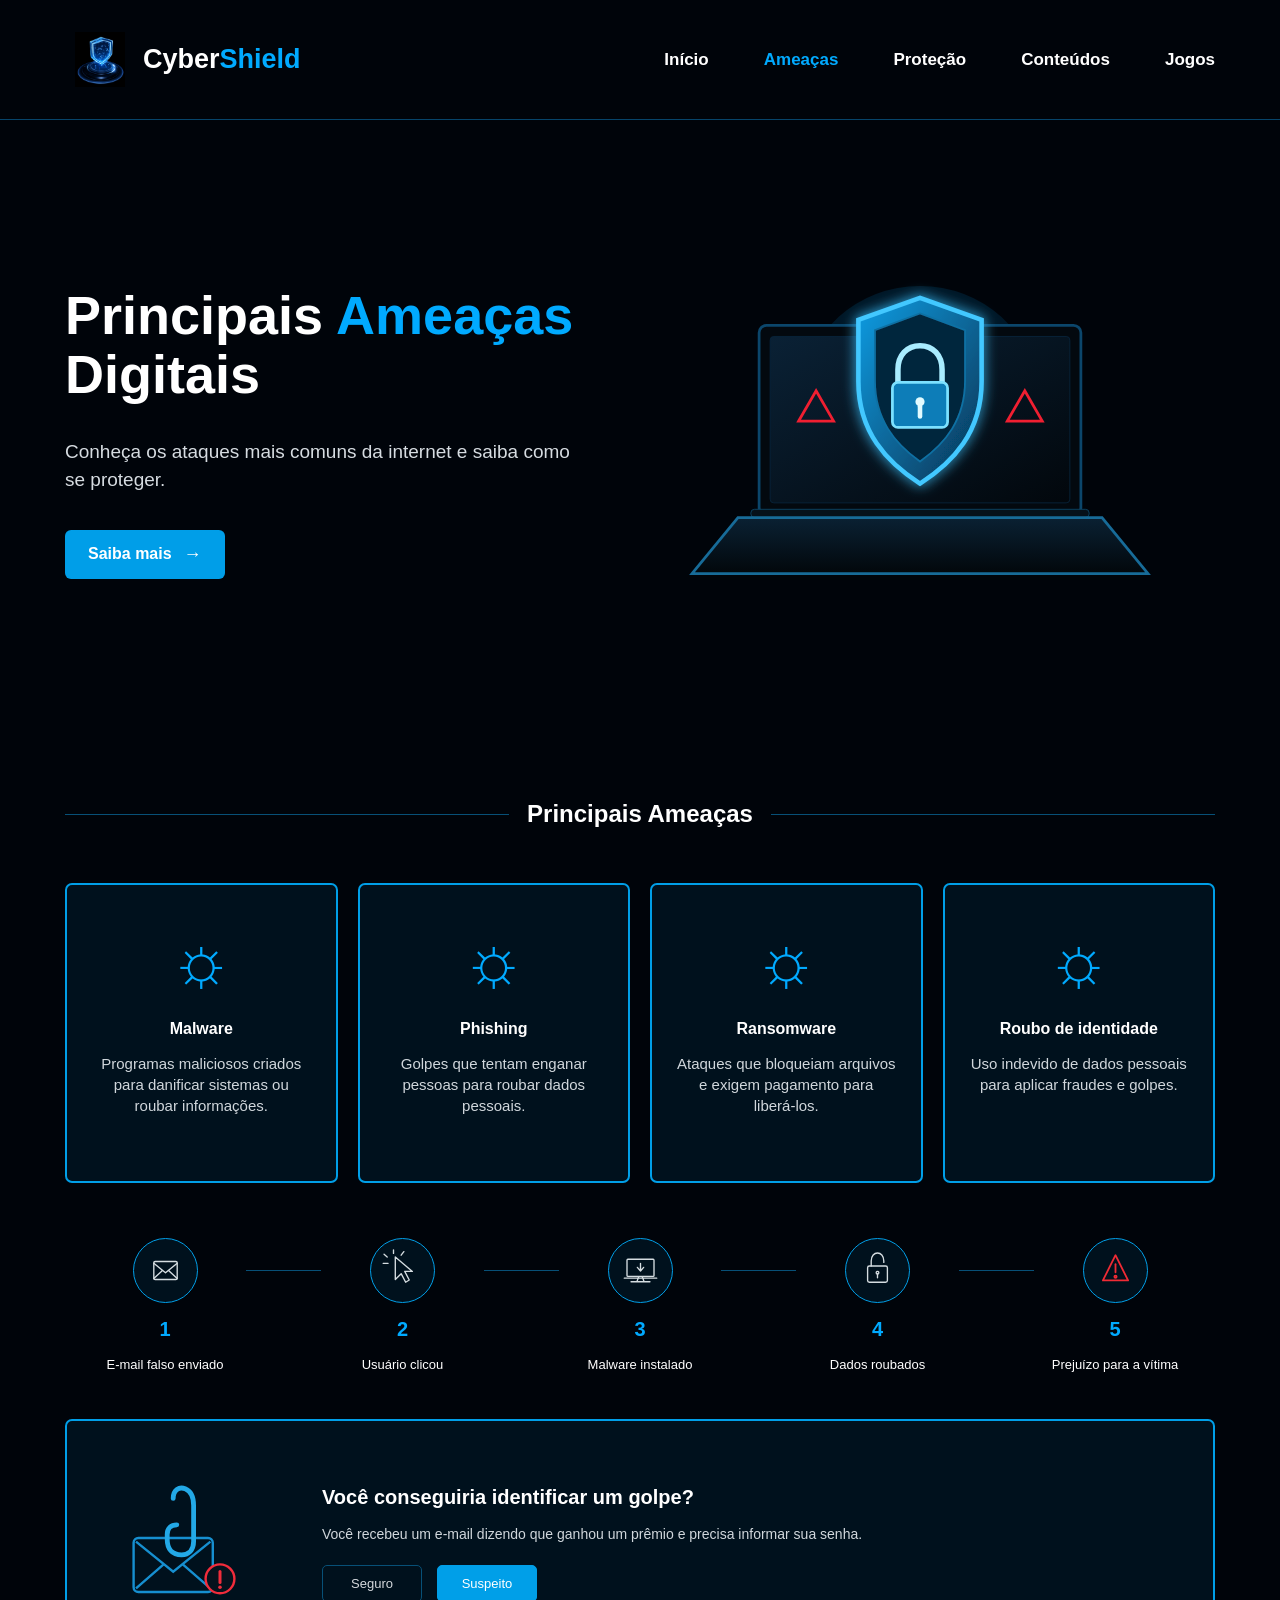
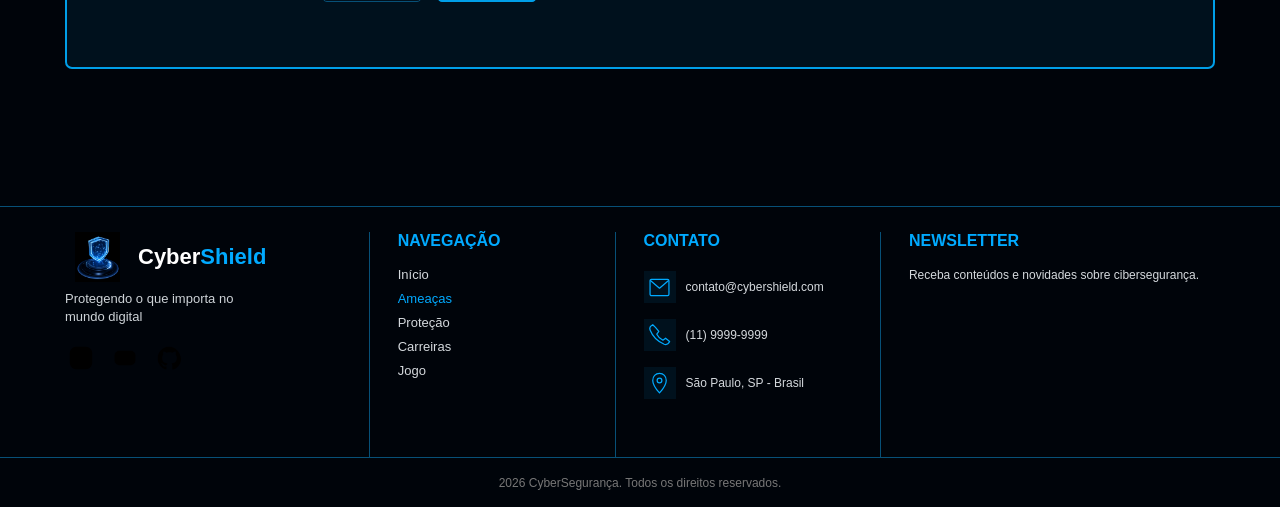
==== Paginas/Ameaças.html @ 62bd1b72 "mudança da estrutura de pastas e adicionando ameaças" ====
<!DOCTYPE html>
<html lang="pt-BR">

<head>
    <meta charset="UTF-8">
    <meta name="viewport" content="width=device-width, initial-scale=1.0">

    <title>CyberShield | Ameaças Digitais</title>

    <link rel="stylesheet" href="../Style/ameaças.css">
</head>

<body>

    <header class="header" id="inicio">

        <div class="container header__content">

            <a class="brand" href="#inicio">

                <img
                    src="../img/logo2.png"
                    alt="Escudo CyberShield"
                    class="brand__shield"
                >

                <span>
                    Cyber<span>Shield</span>
                </span>

            </a>


            <nav class="nav">

                <a href="../index.html">Início</a>
                <a href="#ameacas"class="active">Ameaças</a>
                <a href="#protecao">Proteção</a>
                <a href="#carreiras">Conteúdos</a>
                <a href="Jogo.html">Jogos</a>

            </nav>

        </div>

    </header>


    <main>

        <section class="hero">

            <div class="container hero__grid">

                <div class="hero__copy">

                    <h1>

                        <span class="white">
                            Principais
                        </span>

                        <span class="blue">
                            Ameaças
                        </span>

                        <br>

                        <span class="white">
                            Digitais
                        </span>

                    </h1>


                    <p>
                        Conheça os ataques mais comuns da
                        internet e saiba como se proteger.
                    </p>


                    <a
                        class="primary-button"
                        href="#ameacas"
                    >
                        Saiba mais
                        <b>→</b>
                    </a>

                </div>

                <div class="hero__visual">

                    <svg
                        viewBox="0 0 620 380"
                        xmlns="http://www.w3.org/2000/svg"
                    >

                        <defs>

                            <linearGradient
                                id="screen"
                                x1="0"
                                y1="0"
                                x2="1"
                                y2="1"
                            >
                                <stop
                                    offset="0"
                                    stop-color="#0a2135"
                                />

                                <stop
                                    offset="1"
                                    stop-color="#02070c"
                                />
                            </linearGradient>


                            <linearGradient
                                id="shield"
                                x1="0"
                                y1="0"
                                x2="1"
                                y2="1"
                            >
                                <stop
                                    offset="0"
                                    stop-color="#109de4"
                                />

                                <stop
                                    offset="1"
                                    stop-color="#043250"
                                />
                            </linearGradient>


                            <linearGradient
                                id="base"
                                x1="0"
                                y1="0"
                                x2="0"
                                y2="1"
                            >
                                <stop
                                    offset="0"
                                    stop-color="#0a2133"
                                />

                                <stop
                                    offset="1"
                                    stop-color="#02070b"
                                />
                            </linearGradient>


                            <filter
                                id="glow"
                                x="-50%"
                                y="-50%"
                                width="200%"
                                height="200%"
                            >

                                <feGaussianBlur
                                    stdDeviation="7"
                                    result="blur"
                                />

                                <feMerge>

                                    <feMergeNode
                                        in="blur"
                                    />

                                    <feMergeNode
                                        in="SourceGraphic"
                                    />

                                </feMerge>

                            </filter>

                        </defs>


                        <ellipse
                            cx="310"
                            cy="145"
                            rx="125"
                            ry="115"
                            fill="#008fd4"
                            opacity=".14"
                        />

                        <rect
                            x="135"
                            y="73"
                            width="350"
                            height="206"
                            rx="8"
                            fill="#03090f"
                            stroke="#0b466b"
                            stroke-width="3"
                        />


                        <rect
                            x="147"
                            y="85"
                            width="326"
                            height="181"
                            rx="4"
                            fill="url(#screen)"
                            stroke="#08233a"
                        />

                        <g
                            stroke="#f01f31"
                            fill="none"
                            stroke-width="3"
                        >

                            <path
                                d="M178 177l19-33 19 33z"
                            />

                            <path
                                d="M405 177l19-33 19 33z"
                            />

                        </g>

                        <g filter="url(#glow)">

                            <path
                                d="M310 43l67 24v67c0 55-31 88-67 111-36-23-67-56-67-111V67z"
                                fill="url(#shield)"
                                stroke="#42c8ff"
                                stroke-width="5"
                            />


                            <path
                                d="M310 60l49 18v55c0 42-21 68-49 88-28-20-49-46-49-88V78z"
                                fill="#05253c"
                                stroke="#1171a4"
                                stroke-width="2"
                            />


                            <path
                                d="M286 139v-18c0-16 10-26 24-26s24 10 24 26v18"
                                fill="none"
                                stroke="#a8ecff"
                                stroke-width="6"
                                stroke-linecap="round"
                            />


                            <rect
                                x="280"
                                y="135"
                                width="60"
                                height="49"
                                rx="6"
                                fill="#087db8"
                                stroke="#7ce1ff"
                                stroke-width="3"
                            />


                            <circle
                                cx="310"
                                cy="156"
                                r="5"
                                fill="#e1fbff"
                            />


                            <path
                                d="M310 161v11"
                                stroke="#e1fbff"
                                stroke-width="5"
                                stroke-linecap="round"
                            />

                        </g>

                        <rect
                            x="126"
                            y="273"
                            width="368"
                            height="9"
                            rx="4"
                            fill="#06111a"
                            stroke="#0b4565"
                        />


                        <path
                            d="M112 282h396l50 61H62z"
                            fill="url(#base)"
                            stroke="#176b98"
                            stroke-width="3"
                        />

                    </svg>

                </div>

            </div>

        </section>

        <section
            class="threats"
            id="ameacas"
        >

            <div class="container">

                <div class="section-heading">

                    <i></i>

                    <h2>
                        Principais Ameaças
                    </h2>

                    <i></i>

                </div>


                <div class="cards">

                    <article class="card">

                        <div class="bug-icon">
                            ☼
                        </div>

                        <h3>
                            Malware
                        </h3>

                        <p>
                            Programas maliciosos criados
                            para danificar sistemas ou
                            roubar informações.
                        </p>

                    </article>


                    <article class="card">

                        <div class="bug-icon">
                            ☼
                        </div>

                        <h3>
                            Phishing
                        </h3>

                        <p>
                            Golpes que tentam enganar
                            pessoas para roubar dados
                            pessoais.
                        </p>

                    </article>


                    <article class="card">

                        <div class="bug-icon">
                            ☼
                        </div>

                        <h3>
                            Ransomware
                        </h3>

                        <p>
                            Ataques que bloqueiam
                            arquivos e exigem pagamento
                            para liberá-los.
                        </p>

                    </article>


                    <article class="card">

                        <div class="bug-icon">
                            ☼
                        </div>

                        <h3>
                            Roubo de identidade
                        </h3>

                        <p>
                            Uso indevido de dados
                            pessoais para aplicar
                            fraudes e golpes.
                        </p>

                    </article>

                </div>

                <div class="flow">


                    <div class="flow__item">

                        <div class="flow__circle">

                            <svg viewBox="0 0 100 100">

                                <rect
                                    x="24"
                                    y="30"
                                    width="52"
                                    height="40"
                                    rx="3"
                                />

                                <path
                                    d="M24 34l26 21 26-21M24 68l18-17M76 68L58 51"
                                />

                            </svg>

                        </div>

                        <b>1</b>

                        <p>
                            E-mail falso enviado
                        </p>

                    </div>


                    <span class="flow__line"></span>


                    <div class="flow__item">

                        <div class="flow__circle">

                            <svg viewBox="0 0 100 100">

                                <path
                                    d="M34 20v50l13-13 10 19 8-5-10-19h17z"
                                />

                                <path
                                    d="M30 12V4M16 20l-7-6M18 34H7M47 16l6-8"
                                />

                            </svg>

                        </div>

                        <b>2</b>

                        <p>
                            Usuário clicou
                        </p>

                    </div>


                    <span class="flow__line"></span>


                    <div class="flow__item">

                        <div class="flow__circle">

                            <svg viewBox="0 0 100 100">

                                <rect
                                    x="20"
                                    y="25"
                                    width="60"
                                    height="38"
                                    rx="2"
                                />

                                <path
                                    d="M14 67h72M29 75h42M42 75l4-11M58 75l-4-11"
                                />

                                <path
                                    d="M50 34v17M43 43l7 8 7-8"
                                />

                            </svg>

                        </div>

                        <b>3</b>

                        <p>
                            Malware instalado
                        </p>

                    </div>


                    <span class="flow__line"></span>


                    <div class="flow__item">

                        <div class="flow__circle">

                            <svg viewBox="0 0 100 100">

                                <rect
                                    x="28"
                                    y="40"
                                    width="44"
                                    height="36"
                                    rx="4"
                                />

                                <path
                                    d="M36 40V29c0-12 7-18 14-18s14 6 14 18v3"
                                />

                                <circle
                                    cx="50"
                                    cy="55"
                                    r="3"
                                />

                                <path
                                    d="M50 57v9"
                                />

                            </svg>

                        </div>

                        <b>4</b>

                        <p>
                            Dados roubados
                        </p>

                    </div>


                    <span class="flow__line"></span>


                    <div class="flow__item">

                        <div class="flow__circle flow__circle--danger">

                            <svg viewBox="0 0 100 100">

                                <path
                                    d="M50 16l28 56H22z"
                                />

                                <path
                                    d="M50 36v18"
                                />

                                <circle
                                    cx="50"
                                    cy="64"
                                    r="2.5"
                                />

                            </svg>

                        </div>

                        <b>5</b>

                        <p>
                            Prejuízo para a vítima
                        </p>

                    </div>

                </div>

            </div>

        </section>

        <section
            class="quiz"
            id="protecao"
        >

            <div class="quiz__box">

                <svg
                    class="quiz__art"
                    viewBox="0 0 150 100"
                >

                    <rect
                        x="18"
                        y="45"
                        width="66"
                        height="45"
                        rx="4"
                        fill="none"
                        stroke="#168fd0"
                        stroke-width="2"
                    />


                    <path
                        d="M20 48l31 25 31-25M20 87l23-20M82 87L59 67"
                        fill="none"
                        stroke="#168fd0"
                        stroke-width="2"
                    />

                    <path
                        d="M51 12c0-7 5-10 10-8 5 2 7 7 7 14v30c0 7-4 11-10 11-8 0-12-5-12-13v-4c0-5 3-8 8-8"
                        fill="none"
                        stroke="#23a9e7"
                        stroke-width="4"
                        stroke-linecap="round"
                    />


                    <circle
                        cx="90"
                        cy="79"
                        r="12"
                        fill="#06121d"
                        stroke="#f12c3b"
                        stroke-width="2"
                    />


                    <path
                        d="M90 73v9"
                        stroke="#f12c3b"
                        stroke-width="2.5"
                        stroke-linecap="round"
                    />


                    <circle
                        cx="90"
                        cy="86"
                        r="1.5"
                        fill="#f12c3b"
                    />

                </svg>


                <div>

                    <h3>
                        Você conseguiria identificar um golpe?
                    </h3>


                    <p>
                        Você recebeu um e-mail dizendo que ganhou
                        um prêmio e precisa informar sua senha.
                    </p>


                    <div class="quiz__buttons">

                        <span>
                            Seguro
                        </span>

                        <span class="selected">
                            Suspeito
                        </span>

                    </div>

                </div>

            </div>

        </section>

        <section id="carreiras"></section>

        <section id="jogo"></section>

    </main>

    <footer class="footer">

        <div class="container footer__grid">

            <div class="footer__brand">

                <div class="footer__logo">

                    <img
                        src="../img/logo2.png"
                        alt="Escudo CyberShield"
                        class="footer__shield"
                    >


                    <div class="footer__name">

                        Cyber<span>Shield</span>

                    </div>

                </div>


                <p class="footer__about">

                    Protegendo o que importa no<br>
                    mundo digital

                </p>

                <div class="social">

                    <a
                        href="#"
                        class="social__icon instagram"
                        aria-label="Instagram"
                    >

                        <svg viewBox="0 0 40 40">

                            <rect
                                x="6"
                                y="6"
                                width="28"
                                height="28"
                                rx="8"
                            />

                            <circle
                                cx="20"
                                cy="20"
                                r="7"
                            />

                            <circle
                                cx="28.5"
                                cy="11.5"
                                r="1.8"
                                class="fill"
                            />

                        </svg>

                    </a>

                    <a
                        href="#"
                        class="social__icon youtube"
                        aria-label="YouTube"
                    >

                        <svg viewBox="0 0 40 40">

                            <rect
                                x="7"
                                y="11"
                                width="26"
                                height="18"
                                rx="6"
                            />

                            <path
                                d="M18 15.5l8 4.5-8 4.5z"
                            />

                        </svg>

                    </a>

                    <a
                        href="#"
                        class="social__icon github"
                        aria-label="GitHub"
                    >

                        <svg viewBox="0 0 40 40">

                            <path
                                d="M20 6c-8 0-14 6.5-14 14.5 0 6.4 4.1 11.7 9.8 13.6.7.1 1-.3 1-.7v-2.7c-4 .9-4.8-1.7-4.8-1.7-.6-1.6-1.6-2-1.6-2-1.3-.9.1-.9.1-.9 1.5.1 2.3 1.5 2.3 1.5 1.3 2.3 3.5 1.6 4.3 1.2.1-.9.5-1.6.9-2-3.2-.4-6.6-1.6-6.6-7.2 0-1.6.6-2.9 1.5-3.9-.1-.4-.7-1.9.1-3.9 0 0 1.2-.4 4 1.5 1.2-.3 2.4-.4 3.6-.4s2.4.1 3.6.4c2.8-1.9 4-1.5 4-1.5.8 2 .2 3.5.1 3.9.9 1 1.5 2.3 1.5 3.9 0 5.6-3.4 6.8-6.6 7.2.5.5 1 1.4 1 2.8v4.1c0 .4.3.8 1 .7 5.7-1.9 9.8-7.2 9.8-13.6C34 12.5 28 6 20 6z"
                            />

                        </svg>

                    </a>

                </div>

            </div>

            <div class="footer__column">

                <h4>NAVEGAÇÃO</h4>

                <a href="#inicio">
                    Início
                </a>

                <a
                    href="#ameacas"
                    class="footer-active"
                >
                    Ameaças
                </a>

                <a href="#protecao">
                    Proteção
                </a>

                <a href="#carreiras">
                    Carreiras
                </a>

                <a href="#jogo">
                    Jogo
                </a>

            </div>

            <div class="footer__column footer__contact">

                <h4>CONTATO</h4>


                <div class="contact-item">

                    <div class="contact-icon">

                        <svg viewBox="0 0 40 40">

                            <rect
                                x="6"
                                y="8"
                                width="28"
                                height="24"
                                rx="2"
                            />

                            <path d="M7 10l13 11 13-11" />

                        </svg>

                    </div>

                    <span>
                        contato@cybershield.com
                    </span>

                </div>


                <div class="contact-item">

                    <div class="contact-icon">

                        <svg viewBox="0 0 40 40">

                            <path
                                d="M14 8l5 6-3 4c2 4 5 7 9 9l4-3 6 5c-2 4-5 5-8 4-10-4-17-11-21-21-1-3 0-6 4-8z"
                            />

                        </svg>

                    </div>

                    <span>
                        (11) 9999-9999
                    </span>

                </div>


                <div class="contact-item">

                    <div class="contact-icon">

                        <svg viewBox="0 0 40 40">

                            <path
                                d="M20 5c-6 0-10 4.5-10 10.5C10 23 20 34 20 34s10-11 10-18.5C30 9.5 26 5 20 5z"
                            />

                            <circle
                                cx="20"
                                cy="15.5"
                                r="3.5"
                            />

                        </svg>

                    </div>

                    <span>
                        São Paulo, SP - Brasil
                    </span>

                </div>

            </div>

            <div class="footer__column footer__newsletter">

                <h4>NEWSLETTER</h4>

                <p>Receba conteúdos e novidades sobre cibersegurança.</p>

            </div>

        </div>


        <div class="footer__copyright">

            <div class="container">

                2026 CyberSegurança.
                Todos os direitos reservados.

            </div>

        </div>

    </footer>

</body>

</html>
---- Style/ameaças.css ----
* {
    margin: 0;
    padding: 0;
    box-sizing: border-box;
}

html {
    scroll-behavior: smooth;
}

body {
    width: 100%;
    min-height: 100vh;
    background-color: #00040a;
    color: white;
    font-family: Arial, sans-serif;
    overflow-x: hidden;
}

a {
    color: inherit;
}

.container {
    width: 100%;
    max-width: 1150px;
    margin: 0 auto;
}

/* =========================
   HEADER
========================= */

.header {
    width: 100%;
    max-width: 1330px;
    height: 120px;
    margin: 0 auto;
    border-bottom: 1px solid #06446a;
}

.header__content {
    width: 100%;
    max-width: none;
    height: 100%;
    padding-left: 65px;
    padding-right: 65px;
    display: flex;
    align-items: center;
    justify-content: space-between;
}

.brand {
    display: flex;
    align-items: center;
    gap: 8px;
    color: white;
    text-decoration: none;
    font-size: 27px;
    font-weight: bold;
}

.brand__shield {
    width: 70px;
    height: 55px;
    object-fit: contain;
}

.brand > span > span {
    color: #00aaff;
}

.nav {
    display: flex;
    align-items: center;
    gap: 55px;
}

.nav a {
    color: white;
    text-decoration: none;
    font-size: 17px;
    font-weight: bold;
    transition: color 0.3s ease;
}

.nav a:hover,
.nav a.active {
    color: #00aaff;
}

/* =========================
   HERO
========================= */

.hero {
    width: 100%;
}

.hero__grid {
    width: 100%;
    max-width: 1150px;
    min-height: 625px;
    margin: 0 auto;
    display: flex;
    align-items: center;
    justify-content: space-between;
}

.hero__copy {
    width: 560px;
    flex-shrink: 0;
}

.hero__copy h1 {
    font-size: 54px;
    line-height: 1.08;
    margin-bottom: 35px;
    font-weight: bold;
}

.hero__copy h1 .white {
    color: white;
}

.hero__copy h1 .blue {
    color: #00aaff;
}

.hero__copy p {
    width: 510px;
    color: #d6dce1;
    font-size: 19px;
    line-height: 1.5;
    margin-bottom: 35px;
}

.primary-button {
    display: inline-flex;
    align-items: center;
    gap: 12px;
    background-color: #009ee8;
    color: white;
    text-decoration: none;
    padding: 14px 23px;
    border-radius: 6px;
    font-size: 16px;
    font-weight: bold;
    transition: background-color 0.3s ease;
}

.primary-button:hover {
    background-color: #00aaff;
}

.primary-button b {
    font-size: 18px;
}

.hero__visual {
    width: 590px;
    height: 500px;
    display: flex;
    align-items: center;
    justify-content: center;
    flex-shrink: 0;
}

.hero__visual svg {
    width: 570px;
    height: 450px;
    display: block;
}

/* =========================
   PRINCIPAIS AMEAÇAS
========================= */

.threats {
    width: 100%;
    max-width: 1150px;
    min-height: 570px;
    margin: 0 auto;
    padding-top: 55px;
}

.section-heading {
    width: 100%;
    margin: 0 auto 55px;
    display: flex;
    align-items: center;
    justify-content: center;
    gap: 18px;
}

.section-heading i {
    flex: 1;
    height: 1px;
    background-color: #075077;
}

.section-heading h2 {
    font-size: 24px;
    white-space: nowrap;
}

.cards {
    width: 100%;
    display: flex;
    justify-content: space-between;
    gap: 20px;
}

.card {
    flex: 1;
    width: auto;
    height: 300px;
    background-color: #00111d;
    border: 2px solid #009fe8;
    border-radius: 7px;
    text-align: center;
    padding: 25px 25px;
}

.bug-icon {
    height: 100px;
    margin-bottom: 10px;
    color: #00aaff;
    font-size: 70px;
    line-height: 1;
    display: flex;
    align-items: center;
    justify-content: center;
}

.card h3 {
    font-size: 16px;
    margin-bottom: 15px;
}

.card p {
    color: #d0d7dc;
    font-size: 15px;
    line-height: 1.4;
}

/* =========================
   FLUXO
========================= */

.flow {
    width: 100%;
    max-width: 1100px;
    margin: 55px auto 0;
    display: flex;
    align-items: flex-start;
    justify-content: space-between;
}

.flow__item {
    width: 150px;
    flex: 0 0 150px;
    text-align: center;
}

.flow__circle {
    width: 65px;
    height: 65px;
    margin: 0 auto 15px;
    display: grid;
    place-items: center;
    border: 1px solid #009fe8;
    border-radius: 50%;
    background-color: #00111d;
}

.flow__circle svg {
    width: 45px;
    height: 45px;
    fill: none;
    stroke: #d5dde1;
    stroke-width: 3;
    stroke-linecap: round;
    stroke-linejoin: round;
}

.flow__circle--danger svg {
    stroke: #ef2b35;
    stroke-width: 4;
}

.flow__item b {
    display: block;
    color: #00aaff;
    font-size: 20px;
    margin-bottom: 15px;
}

.flow__item p {
    color: white;
    font-size: 13px;
    line-height: 1.4;
}

.flow__line {
    flex: 1;
    min-width: 25px;
    max-width: 75px;
    height: 1px;
    margin-top: 32px;
    background-color: #075077;
}

/* =========================
   QUIZ / PROTEÇÃO
========================= */

.quiz {
    width: 100%;
    max-width: 1150px;
    min-height: 390px;
    margin: 0 auto 40px;
    padding-top: 45px;
}

.quiz__box {
    width: 100%;
    min-height: 250px;
    padding: 30px 45px;
    display: flex;
    align-items: center;
    background-color: #00111d;
    border: 2px solid #009fe8;
    border-radius: 7px;
}

.quiz__art {
    width: 180px;
    height: auto;
    flex: 0 0 180px;
}

.quiz__box > div {
    padding-left: 30px;
}

.quiz h3 {
    font-size: 20px;
}

.quiz p {
    margin-top: 15px;
    color: #d0d7dc;
    font-size: 14px;
    line-height: 1.5;
}

.quiz__buttons {
    display: flex;
    gap: 15px;
    margin-top: 20px;
}

.quiz__buttons span {
    width: 100px;
    padding: 10px;
    text-align: center;
    border: 1px solid #075077;
    border-radius: 5px;
    color: #d4d9dd;
    font-size: 13px;
}

.quiz__buttons .selected {
    background-color: #009fe8;
    border-color: #009fe8;
    color: white;
}

#carreiras,
#jogo {
    height: 1px;
}

/* =========================
   FOOTER
========================= */

.footer {
    width: 100%;
    max-width: 1330px;
    margin: 0 auto;
    border-top: 1px solid #075077;
    background-color: #00040a;
}

.footer__grid {
    width: 100%;
    max-width: 1150px;
    min-height: 250px;
    margin: 0 auto;
    padding: 25px 0 0;
    display: flex;
    justify-content: space-between;
}

.footer__brand {
    width: 310px;
    border-right: 1px solid #075077;
    padding-right: 30px;
}

.footer__logo {
    display: flex;
    align-items: center;
    gap: 8px;
}

.footer__shield {
    width: 65px;
    height: 50px;
    object-fit: contain;
}

.footer__name {
    font-size: 22px;
    font-weight: bold;
}

.footer__name span {
    color: #00aaff;
}

.footer__about {
    color: #cdd3d7;
    font-size: 13px;
    line-height: 1.4;
    margin-top: 8px;
}

.social {
    display: flex;
    gap: 12px;
    margin-top: 15px;
}

.social__icon {
    width: 32px;
    height: 32px;
    display: flex;
    align-items: center;
    justify-content: center;
    text-decoration: none;
}

.social__icon svg {
    width: 32px;
    height: 32px;
}

.footer__column {
    width: 250px;
    padding-left: 28px;
    border-right: 1px solid #075077;
}

.footer__column h4 {
    color: #00aaff;
    font-size: 16px;
    margin-bottom: 17px;
}

.footer__column a {
    display: block;
    color: #d4d9dd;
    text-decoration: none;
    font-size: 13px;
    margin-bottom: 9px;
}

.footer__column a:hover,
.footer__column .footer-active {
    color: #00aaff;
}

.footer__contact {
    width: 270px;
}

.contact-item {
    display: flex;
    align-items: center;
    gap: 10px;
    min-height: 40px;
    margin-bottom: 8px;
    color: #d4d9dd;
    font-size: 12px;
}

.contact-icon {
    width: 32px;
    height: 32px;
    flex: 0 0 32px;
    display: grid;
    place-items: center;
    background-color: #00111d;
}

.contact-icon svg {
    width: 27px;
    height: 27px;
    fill: none;
    stroke: #00aaff;
    stroke-width: 1.8;
    stroke-linecap: round;
    stroke-linejoin: round;
}

.footer__newsletter {
    width: 340px;
    border-right: none;
}

.footer__newsletter p {
    color: #d4d9dd;
    font-size: 12px;
    line-height: 1.4;
}

.footer__copyright {
    width: 100%;
    max-width: 1330px;
    height: 50px;
    border-top: 1px solid #075077;
    display: flex;
    align-items: center;
    justify-content: center;
    color: #777;
    font-size: 12px;
    margin: 0 auto;
}

.footer__copyright .container {
    max-width: none;
    text-align: center;
}

/* =========================
   RESPONSIVO
========================= */

@media (max-width: 1000px) {
    .header__content {
        padding-left: 35px;
        padding-right: 35px;
    }

    .hero__grid {
        padding-left: 35px;
        padding-right: 35px;
    }

    .hero__copy {
        width: 50%;
    }

    .hero__copy p {
        width: 100%;
    }

    .hero__visual {
        width: 50%;
    }

    .hero__visual svg {
        width: 100%;
        height: auto;
    }

    .cards {
        padding-left: 0;
        padding-right: 0;
    }

    .card {
        min-width: 0;
    }

    .footer__grid {
        flex-wrap: wrap;
        gap: 30px;
        padding: 25px 35px;
    }

    .footer__brand,
    .footer__column {
        width: calc(50% - 20px);
    }

    .footer__column {
        border-right: none;
    }
}

@media (max-width: 850px) {
    .header {
        height: auto;
    }

    .header__content {
        min-height: 100px;
        flex-direction: column;
        justify-content: center;
        gap: 20px;
    }

    .nav {
        gap: 25px;
        flex-wrap: wrap;
        justify-content: center;
    }

    .hero__grid {
        min-height: auto;
        padding-top: 60px;
        padding-bottom: 60px;
        flex-direction: column;
        text-align: center;
    }

    .hero__copy {
        width: 100%;
    }

    .hero__copy p {
        width: 510px;
        max-width: 100%;
        margin-left: auto;
        margin-right: auto;
    }

    .hero__visual {
        width: 100%;
        max-width: 590px;
        height: auto;
        margin-top: 40px;
    }

    .cards {
        flex-wrap: wrap;
        justify-content: center;
    }

    .card {
        flex: 0 0 calc(50% - 10px);
    }

    .flow {
        overflow-x: auto;
        justify-content: flex-start;
        padding-bottom: 20px;
    }
}

@media (max-width: 600px) {
    .container {
        width: 90%;
    }

    .header__content {
        padding: 15px 0;
    }

    .brand {
        font-size: 22px;
    }

    .brand__shield {
        width: 55px;
        height: 45px;
    }

    .nav {
        gap: 15px;
    }

    .nav a {
        font-size: 12px;
    }

    .hero__copy h1 {
        font-size: 42px;
    }

    .hero__copy p {
        width: 100%;
        font-size: 16px;
    }

    .hero__visual svg {
        width: 100%;
        height: auto;
    }

    .section-heading {
        gap: 12px;
    }

    .section-heading h2 {
        font-size: 18px;
    }

    .cards {
        flex-direction: column;
        align-items: center;
    }

    .card {
        width: 100%;
        max-width: 350px;
        flex: none;
    }

    .quiz__box {
        flex-direction: column;
        text-align: center;
        padding: 30px 20px;
    }

    .quiz__art {
        width: 150px;
        flex-basis: 150px;
        margin-bottom: 20px;
    }

    .quiz__box > div {
        padding-left: 0;
    }

    .quiz__buttons {
        justify-content: center;
    }

    .footer__grid {
        flex-direction: column;
        padding: 25px 0;
    }

    .footer__brand,
    .footer__column,
    .footer__contact,
    .footer__newsletter {
        width: 100%;
        border-right: none;
        border-bottom: 1px solid #075077;
        padding: 0 0 25px;
    }

    .footer__newsletter {
        border-bottom: none;
    }
}
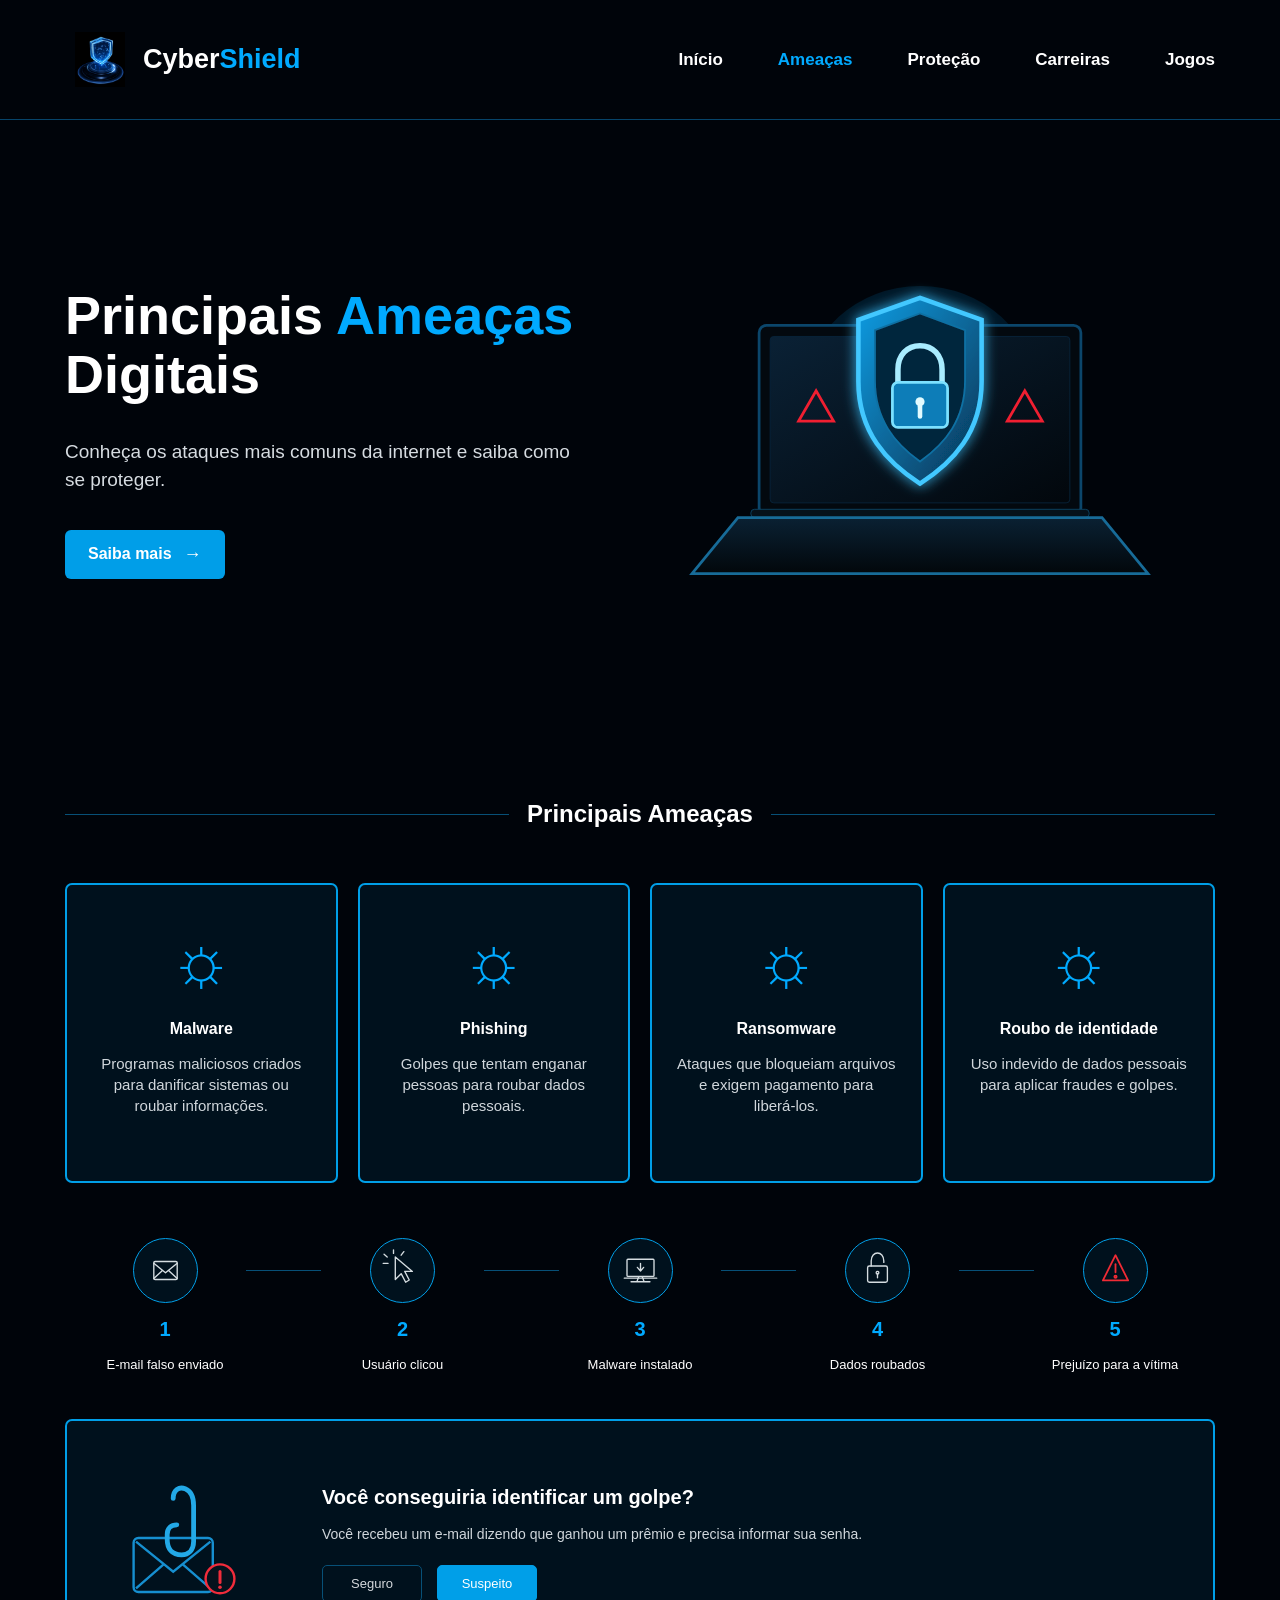
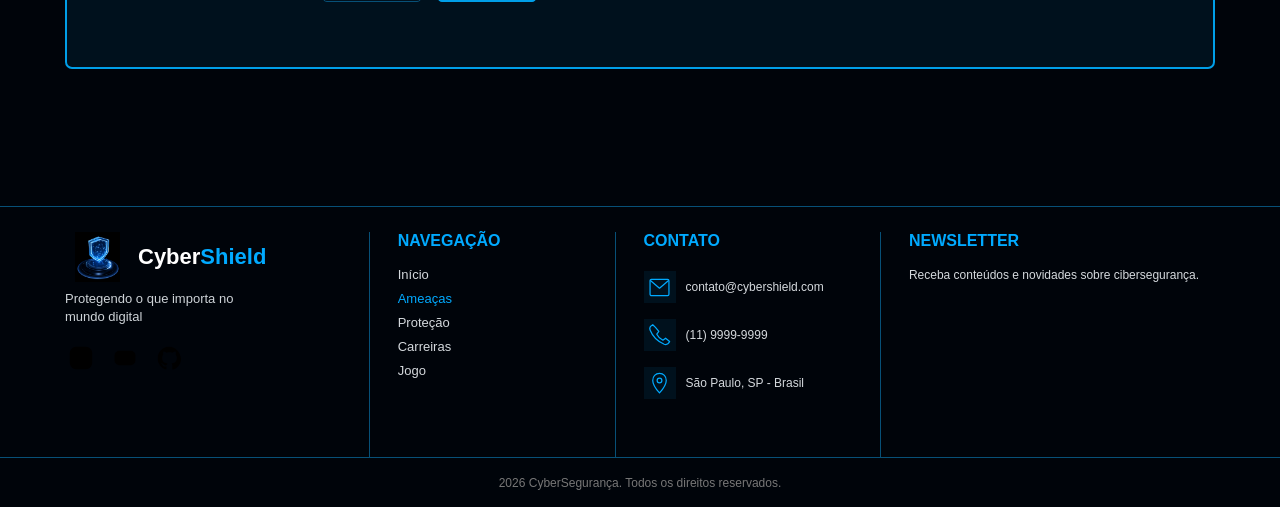
==== commit 2ca78b98: "quase finalizando" ====
--- a/Paginas/Ameaças.html
+++ b/Paginas/Ameaças.html
@@ -34,10 +34,10 @@
             <nav class="nav">
 
                 <a href="../index.html">Início</a>
-                <a href="#ameacas"class="active">Ameaças</a>
-                <a href="#protecao">Proteção</a>
-                <a href="#carreiras">Conteúdos</a>
-                <a href="Jogo.html">Jogos</a>
+                <a href="./Ameaças.html"class="active">Ameaças</a>
+                <a href="./proteger.html">Proteção</a>
+                <a href="./carreiras.html">Carreiras</a>
+                <a href="./Jogo.html">Jogos</a>
 
             </nav>
 
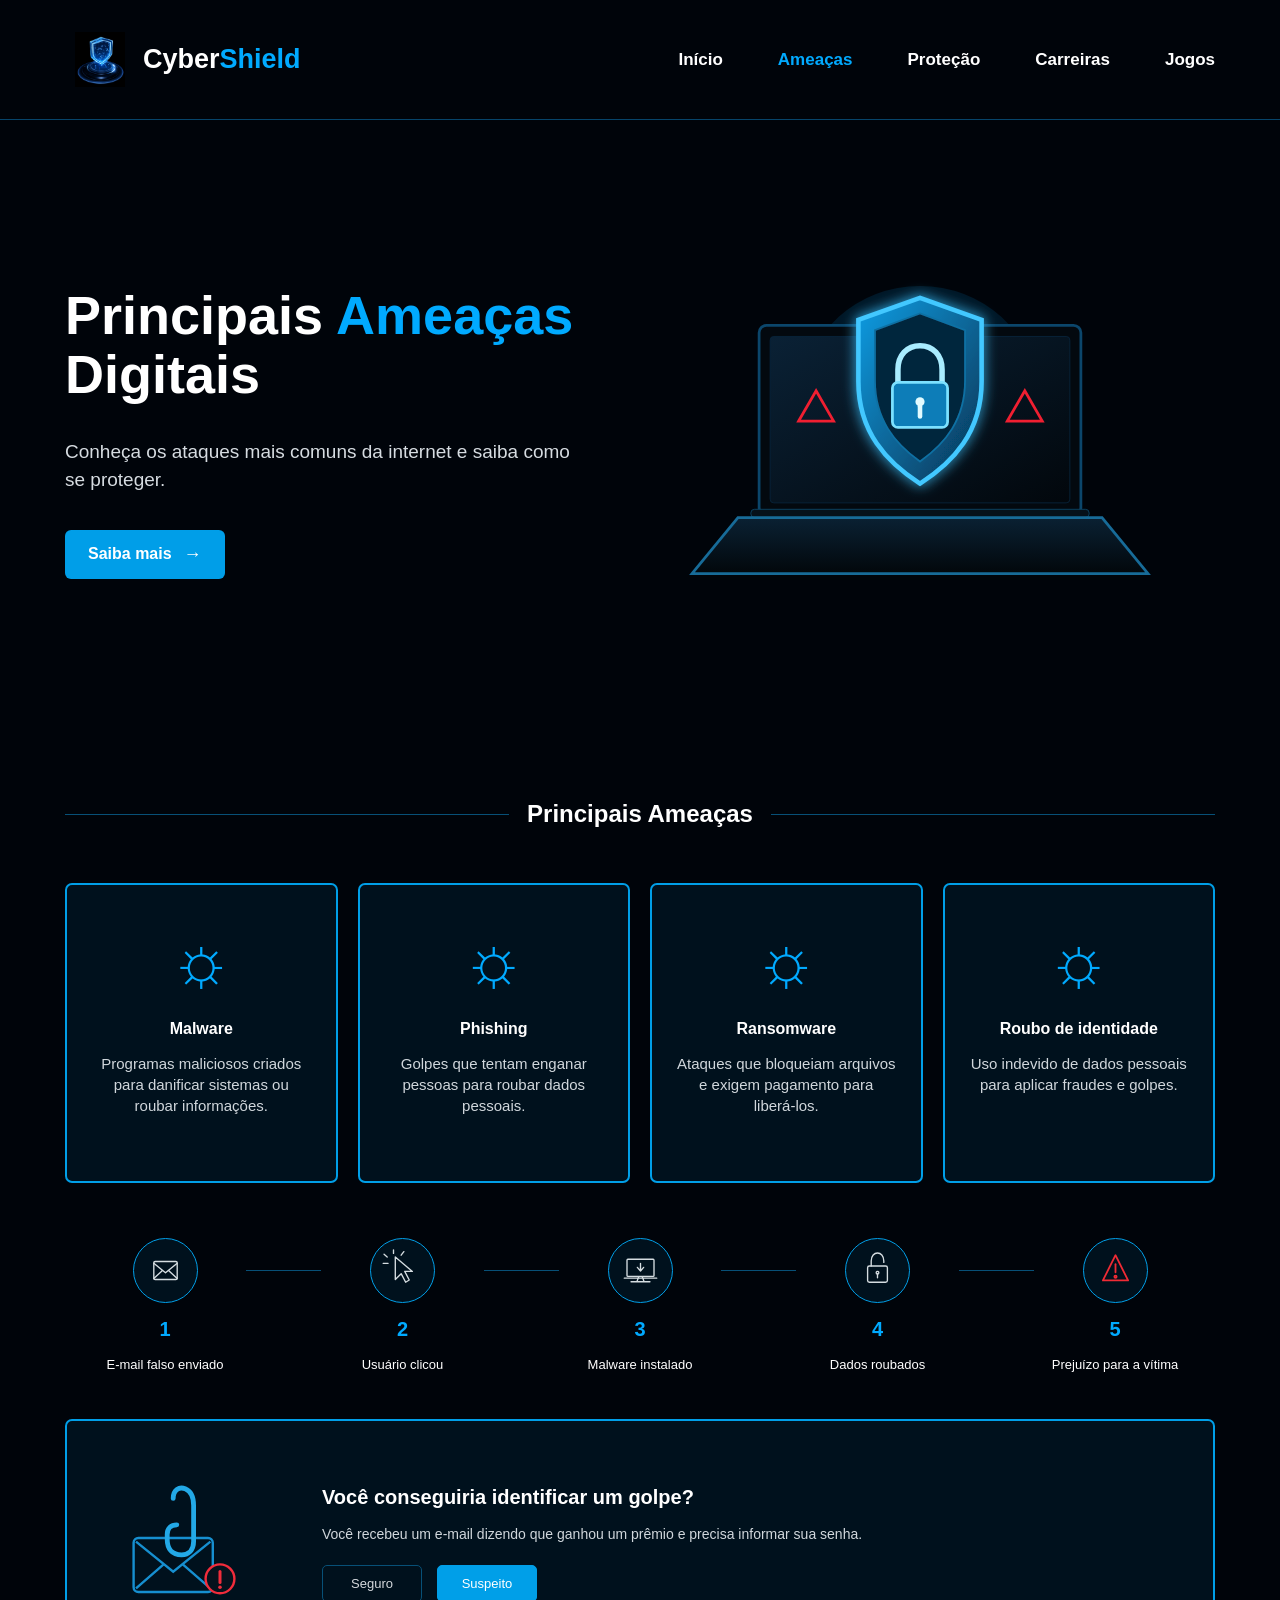
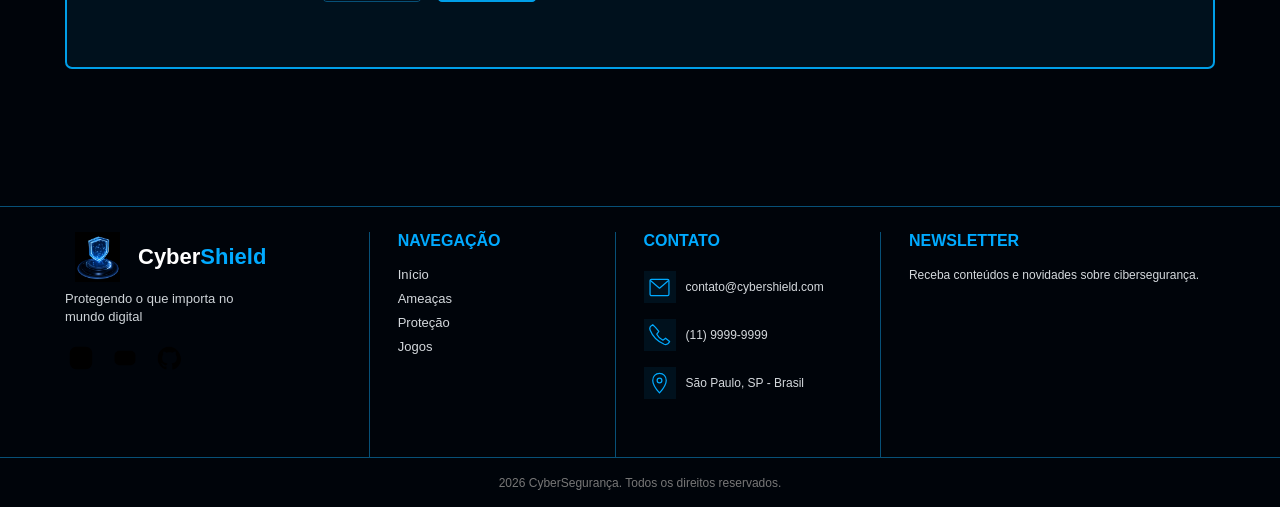
==== commit 05f5c38d: "colocando conexao corretas" ====
--- a/Paginas/Ameaças.html
+++ b/Paginas/Ameaças.html
@@ -819,28 +819,10 @@
 
                 <h4>NAVEGAÇÃO</h4>
 
-                <a href="#inicio">
-                    Início
-                </a>
-
-                <a
-                    href="#ameacas"
-                    class="footer-active"
-                >
-                    Ameaças
-                </a>
-
-                <a href="#protecao">
-                    Proteção
-                </a>
-
-                <a href="#carreiras">
-                    Carreiras
-                </a>
-
-                <a href="#jogo">
-                    Jogo
-                </a>
+                <a href="index.html">Início</a>
+                <a href="Ameaças.html">Ameaças</a>
+                <a href="proteger.html">Proteção</a>
+                <a href="Jogo.html">Jogos</a>
 
             </div>
 
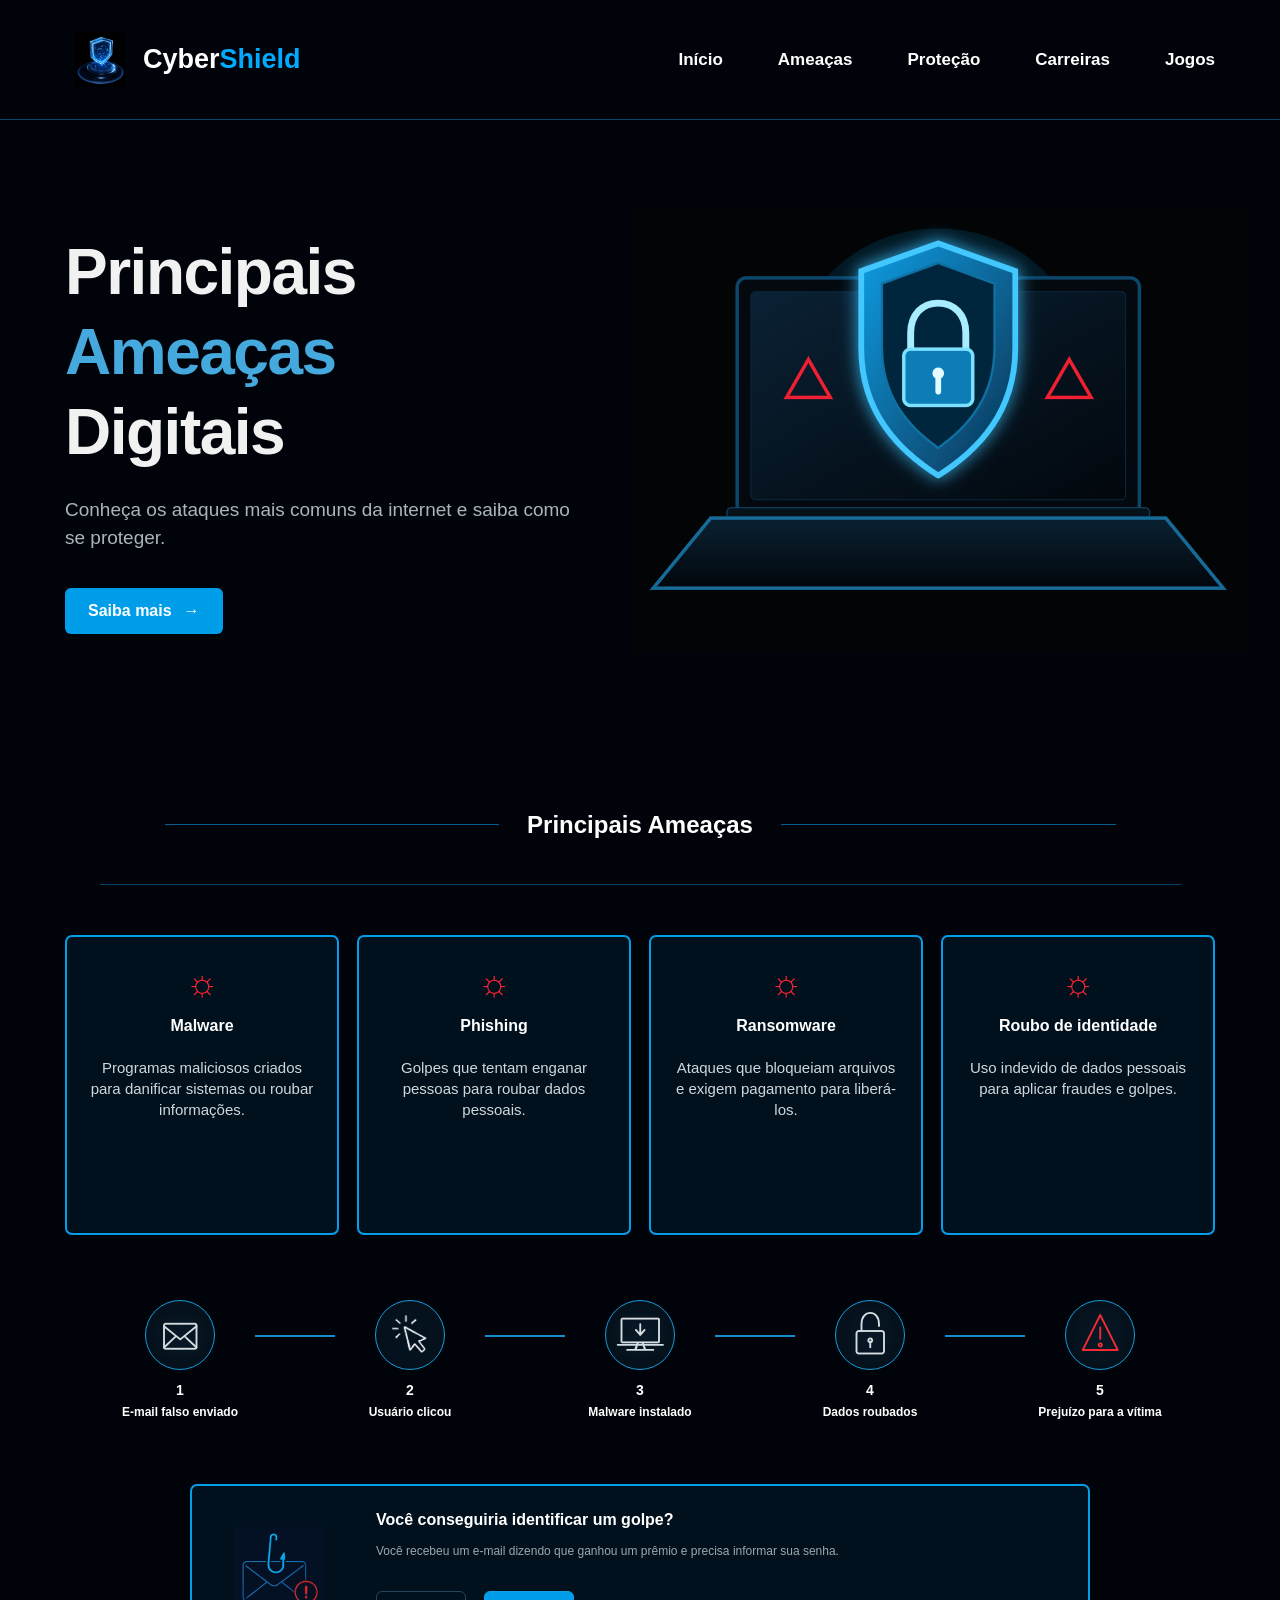
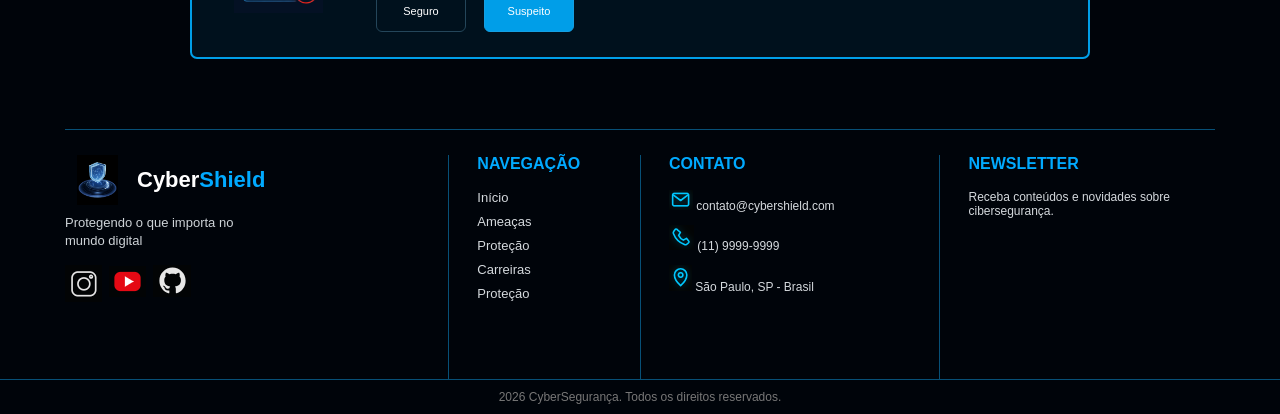
==== commit 16a96a41: "finalizando as coisas do gabriel chorao" ====
--- a/Paginas/Ameaças.html
+++ b/Paginas/Ameaças.html
@@ -4,933 +4,248 @@
 <head>
     <meta charset="UTF-8">
     <meta name="viewport" content="width=device-width, initial-scale=1.0">
-
     <title>CyberShield | Ameaças Digitais</title>
-
     <link rel="stylesheet" href="../Style/ameaças.css">
 </head>
 
 <body>
 
-    <header class="header" id="inicio">
-
-        <div class="container header__content">
-
-            <a class="brand" href="#inicio">
-
-                <img
-                    src="../img/logo2.png"
-                    alt="Escudo CyberShield"
-                    class="brand__shield"
-                >
-
-                <span>
-                    Cyber<span>Shield</span>
-                </span>
-
-            </a>
-
-
-            <nav class="nav">
-
-                <a href="../index.html">Início</a>
-                <a href="./Ameaças.html"class="active">Ameaças</a>
-                <a href="./proteger.html">Proteção</a>
-                <a href="./carreiras.html">Carreiras</a>
-                <a href="./Jogo.html">Jogos</a>
-
-            </nav>
-
-        </div>
-
-    </header>
-
-
-    <main>
-
-        <section class="hero">
-
-            <div class="container hero__grid">
-
-                <div class="hero__copy">
-
-                    <h1>
-
-                        <span class="white">
-                            Principais
-                        </span>
-
-                        <span class="blue">
-                            Ameaças
-                        </span>
-
-                        <br>
-
-                        <span class="white">
-                            Digitais
-                        </span>
-
-                    </h1>
-
-
-                    <p>
-                        Conheça os ataques mais comuns da
-                        internet e saiba como se proteger.
-                    </p>
-
-
-                    <a
-                        class="primary-button"
-                        href="#ameacas"
-                    >
-                        Saiba mais
-                        <b>→</b>
-                    </a>
-
-                </div>
-
-                <div class="hero__visual">
-
-                    <svg
-                        viewBox="0 0 620 380"
-                        xmlns="http://www.w3.org/2000/svg"
-                    >
-
-                        <defs>
-
-                            <linearGradient
-                                id="screen"
-                                x1="0"
-                                y1="0"
-                                x2="1"
-                                y2="1"
-                            >
-                                <stop
-                                    offset="0"
-                                    stop-color="#0a2135"
-                                />
-
-                                <stop
-                                    offset="1"
-                                    stop-color="#02070c"
-                                />
-                            </linearGradient>
-
-
-                            <linearGradient
-                                id="shield"
-                                x1="0"
-                                y1="0"
-                                x2="1"
-                                y2="1"
-                            >
-                                <stop
-                                    offset="0"
-                                    stop-color="#109de4"
-                                />
-
-                                <stop
-                                    offset="1"
-                                    stop-color="#043250"
-                                />
-                            </linearGradient>
-
-
-                            <linearGradient
-                                id="base"
-                                x1="0"
-                                y1="0"
-                                x2="0"
-                                y2="1"
-                            >
-                                <stop
-                                    offset="0"
-                                    stop-color="#0a2133"
-                                />
-
-                                <stop
-                                    offset="1"
-                                    stop-color="#02070b"
-                                />
-                            </linearGradient>
-
-
-                            <filter
-                                id="glow"
-                                x="-50%"
-                                y="-50%"
-                                width="200%"
-                                height="200%"
-                            >
-
-                                <feGaussianBlur
-                                    stdDeviation="7"
-                                    result="blur"
-                                />
-
-                                <feMerge>
-
-                                    <feMergeNode
-                                        in="blur"
-                                    />
-
-                                    <feMergeNode
-                                        in="SourceGraphic"
-                                    />
-
-                                </feMerge>
-
-                            </filter>
-
-                        </defs>
-
-
-                        <ellipse
-                            cx="310"
-                            cy="145"
-                            rx="125"
-                            ry="115"
-                            fill="#008fd4"
-                            opacity=".14"
-                        />
-
-                        <rect
-                            x="135"
-                            y="73"
-                            width="350"
-                            height="206"
-                            rx="8"
-                            fill="#03090f"
-                            stroke="#0b466b"
-                            stroke-width="3"
-                        />
-
-
-                        <rect
-                            x="147"
-                            y="85"
-                            width="326"
-                            height="181"
-                            rx="4"
-                            fill="url(#screen)"
-                            stroke="#08233a"
-                        />
-
-                        <g
-                            stroke="#f01f31"
-                            fill="none"
-                            stroke-width="3"
-                        >
-
-                            <path
-                                d="M178 177l19-33 19 33z"
-                            />
-
-                            <path
-                                d="M405 177l19-33 19 33z"
-                            />
-
-                        </g>
-
-                        <g filter="url(#glow)">
-
-                            <path
-                                d="M310 43l67 24v67c0 55-31 88-67 111-36-23-67-56-67-111V67z"
-                                fill="url(#shield)"
-                                stroke="#42c8ff"
-                                stroke-width="5"
-                            />
-
-
-                            <path
-                                d="M310 60l49 18v55c0 42-21 68-49 88-28-20-49-46-49-88V78z"
-                                fill="#05253c"
-                                stroke="#1171a4"
-                                stroke-width="2"
-                            />
-
-
-                            <path
-                                d="M286 139v-18c0-16 10-26 24-26s24 10 24 26v18"
-                                fill="none"
-                                stroke="#a8ecff"
-                                stroke-width="6"
-                                stroke-linecap="round"
-                            />
-
-
-                            <rect
-                                x="280"
-                                y="135"
-                                width="60"
-                                height="49"
-                                rx="6"
-                                fill="#087db8"
-                                stroke="#7ce1ff"
-                                stroke-width="3"
-                            />
-
-
-                            <circle
-                                cx="310"
-                                cy="156"
-                                r="5"
-                                fill="#e1fbff"
-                            />
-
-
-                            <path
-                                d="M310 161v11"
-                                stroke="#e1fbff"
-                                stroke-width="5"
-                                stroke-linecap="round"
-                            />
-
-                        </g>
-
-                        <rect
-                            x="126"
-                            y="273"
-                            width="368"
-                            height="9"
-                            rx="4"
-                            fill="#06111a"
-                            stroke="#0b4565"
-                        />
-
-
-                        <path
-                            d="M112 282h396l50 61H62z"
-                            fill="url(#base)"
-                            stroke="#176b98"
-                            stroke-width="3"
-                        />
-
-                    </svg>
-
-                </div>
-
-            </div>
+<header id="inicio">
+    <a class="brand" href="../index.html">
+        <img src="../img/logo2.png" alt="Escudo CyberShield">
+        <strong>Cyber<span>Shield</span></strong>
+    </a>
+
+    <nav>
+        <a href="../index.html">Início</a>
+        <a href="Ameaças.html">Ameaças</a>
+        <a href="proteger.html">Proteção</a>
+        <a href="carreiras.html">Carreiras</a>
+        <a href="Jogo.html">Jogos</a>
+    </nav>
+</header>
+
+<main>
+
+    <section class="hero">
+
+        <article>
+            <h1>
+                <span>Principais</span>
+                <b>Ameaças</b><br>
+                <span>Digitais</span>
+            </h1>
+
+            <p>
+                Conheça os ataques mais comuns da internet
+                e saiba como se proteger.
+            </p>
+
+            <a class="button" href="ataques.html">
+                Saiba mais <b>→</b>
+            </a>
+        </article>
+
+        <figure class="computer">
+
+       <img src="../imagem_gab/TRABALHO EDUTEC7.png" alt="imagem de um computador com cadeado">
+
+        </figure>
+    </section>
+
+    <section id="ameacas" class="threats">
+
+        <header class="section-title">
+            <i></i>
+            <h2>Principais Ameaças</h2>
+            <i></i>
+        </header>
+
+        <section class="cards">
+
+            <article>
+                <strong>☼</strong>
+                <h3>Malware</h3>
+                <p>
+                    Programas maliciosos criados para
+                    danificar sistemas ou roubar informações.
+                </p>
+            </article>
+
+            <article>
+                <strong>☼</strong>
+                <h3>Phishing</h3>
+                <p>
+                    Golpes que tentam enganar pessoas
+                    para roubar dados pessoais.
+                </p>
+            </article>
+
+            <article>
+                <strong>☼</strong>
+                <h3>Ransomware</h3>
+                <p>
+                    Ataques que bloqueiam arquivos e exigem
+                    pagamento para liberá-los.
+                </p>
+            </article>
+
+            <article>
+                <strong>☼</strong>
+                <h3>Roubo de identidade</h3>
+                <p>
+                    Uso indevido de dados pessoais para
+                    aplicar fraudes e golpes.
+                </p>
+            </article>
 
         </section>
 
-        <section
-            class="threats"
-            id="ameacas"
-        >
-
-            <div class="container">
-
-                <div class="section-heading">
-
-                    <i></i>
-
-                    <h2>
-                        Principais Ameaças
-                    </h2>
-
-                    <i></i>
-
-                </div>
-
-
-                <div class="cards">
-
-                    <article class="card">
-
-                        <div class="bug-icon">
-                            ☼
-                        </div>
-
-                        <h3>
-                            Malware
-                        </h3>
-
-                        <p>
-                            Programas maliciosos criados
-                            para danificar sistemas ou
-                            roubar informações.
-                        </p>
-
-                    </article>
-
-
-                    <article class="card">
-
-                        <div class="bug-icon">
-                            ☼
-                        </div>
-
-                        <h3>
-                            Phishing
-                        </h3>
-
-                        <p>
-                            Golpes que tentam enganar
-                            pessoas para roubar dados
-                            pessoais.
-                        </p>
-
-                    </article>
-
-
-                    <article class="card">
-
-                        <div class="bug-icon">
-                            ☼
-                        </div>
-
-                        <h3>
-                            Ransomware
-                        </h3>
-
-                        <p>
-                            Ataques que bloqueiam
-                            arquivos e exigem pagamento
-                            para liberá-los.
-                        </p>
-
-                    </article>
-
-
-                    <article class="card">
-
-                        <div class="bug-icon">
-                            ☼
-                        </div>
-
-                        <h3>
-                            Roubo de identidade
-                        </h3>
-
-                        <p>
-                            Uso indevido de dados
-                            pessoais para aplicar
-                            fraudes e golpes.
-                        </p>
-
-                    </article>
-
-                </div>
-
-                <div class="flow">
-
-
-                    <div class="flow__item">
-
-                        <div class="flow__circle">
-
-                            <svg viewBox="0 0 100 100">
-
-                                <rect
-                                    x="24"
-                                    y="30"
-                                    width="52"
-                                    height="40"
-                                    rx="3"
-                                />
-
-                                <path
-                                    d="M24 34l26 21 26-21M24 68l18-17M76 68L58 51"
-                                />
-
-                            </svg>
-
-                        </div>
-
-                        <b>1</b>
-
-                        <p>
-                            E-mail falso enviado
-                        </p>
-
-                    </div>
-
-
-                    <span class="flow__line"></span>
-
-
-                    <div class="flow__item">
-
-                        <div class="flow__circle">
-
-                            <svg viewBox="0 0 100 100">
-
-                                <path
-                                    d="M34 20v50l13-13 10 19 8-5-10-19h17z"
-                                />
-
-                                <path
-                                    d="M30 12V4M16 20l-7-6M18 34H7M47 16l6-8"
-                                />
-
-                            </svg>
-
-                        </div>
-
-                        <b>2</b>
-
-                        <p>
-                            Usuário clicou
-                        </p>
-
-                    </div>
-
-
-                    <span class="flow__line"></span>
-
-
-                    <div class="flow__item">
-
-                        <div class="flow__circle">
-
-                            <svg viewBox="0 0 100 100">
-
-                                <rect
-                                    x="20"
-                                    y="25"
-                                    width="60"
-                                    height="38"
-                                    rx="2"
-                                />
-
-                                <path
-                                    d="M14 67h72M29 75h42M42 75l4-11M58 75l-4-11"
-                                />
-
-                                <path
-                                    d="M50 34v17M43 43l7 8 7-8"
-                                />
-
-                            </svg>
-
-                        </div>
-
-                        <b>3</b>
-
-                        <p>
-                            Malware instalado
-                        </p>
-
-                    </div>
-
-
-                    <span class="flow__line"></span>
-
-
-                    <div class="flow__item">
-
-                        <div class="flow__circle">
-
-                            <svg viewBox="0 0 100 100">
-
-                                <rect
-                                    x="28"
-                                    y="40"
-                                    width="44"
-                                    height="36"
-                                    rx="4"
-                                />
-
-                                <path
-                                    d="M36 40V29c0-12 7-18 14-18s14 6 14 18v3"
-                                />
-
-                                <circle
-                                    cx="50"
-                                    cy="55"
-                                    r="3"
-                                />
-
-                                <path
-                                    d="M50 57v9"
-                                />
-
-                            </svg>
-
-                        </div>
-
-                        <b>4</b>
-
-                        <p>
-                            Dados roubados
-                        </p>
-
-                    </div>
-
-
-                    <span class="flow__line"></span>
-
-
-                    <div class="flow__item">
-
-                        <div class="flow__circle flow__circle--danger">
-
-                            <svg viewBox="0 0 100 100">
-
-                                <path
-                                    d="M50 16l28 56H22z"
-                                />
-
-                                <path
-                                    d="M50 36v18"
-                                />
-
-                                <circle
-                                    cx="50"
-                                    cy="64"
-                                    r="2.5"
-                                />
-
-                            </svg>
-
-                        </div>
-
-                        <b>5</b>
-
-                        <p>
-                            Prejuízo para a vítima
-                        </p>
-
-                    </div>
-
-                </div>
-
-            </div>
+        <section class="flow">
+
+            <article>
+                <figure>
+                    <img src="../imagem_gab/imagens1.png" alt="imagem de um envelope de e-mail">
+                </figure>
+                <b>1</b>
+                <p>E-mail falso enviado</p>
+            </article>
+
+            <i></i>
+
+            <article>
+                <figure>
+                    <img src="../imagem_gab/imagens2.png" alt="imagem de um clique em um link">
+                </figure>
+                <b>2</b>
+                <p>Usuário clicou</p>
+            </article>
+
+            <i></i>
+
+            <article>
+                <figure>
+                    <img src="../imagem_gab/imagens3.png" alt="imagem de um malware sendo instalado">
+                </figure>
+                <b>3</b>
+                <p>Malware instalado</p>
+            </article>
+
+            <i></i>
+
+            <article>
+                <figure>
+                    <img src="../imagem_gab/imagens4.png" alt="imagem de dados sendo roubados">
+                </figure>
+                <b>4</b>
+                <p>Dados roubados</p>
+            </article>
+
+            <i></i>
+
+            <article>
+                <figure class="danger">
+                    <img src="../imagem_gab/imagens5.png" alt="imagem de prejuízo para a vítima">
+                </figure>
+                <b>5</b>
+                <p>Prejuízo para a vítima</p>
+            </article>
 
         </section>
 
-        <section
-            class="quiz"
-            id="protecao"
-        >
-
-            <div class="quiz__box">
-
-                <svg
-                    class="quiz__art"
-                    viewBox="0 0 150 100"
-                >
-
-                    <rect
-                        x="18"
-                        y="45"
-                        width="66"
-                        height="45"
-                        rx="4"
-                        fill="none"
-                        stroke="#168fd0"
-                        stroke-width="2"
-                    />
-
-
-                    <path
-                        d="M20 48l31 25 31-25M20 87l23-20M82 87L59 67"
-                        fill="none"
-                        stroke="#168fd0"
-                        stroke-width="2"
-                    />
-
-                    <path
-                        d="M51 12c0-7 5-10 10-8 5 2 7 7 7 14v30c0 7-4 11-10 11-8 0-12-5-12-13v-4c0-5 3-8 8-8"
-                        fill="none"
-                        stroke="#23a9e7"
-                        stroke-width="4"
-                        stroke-linecap="round"
-                    />
-
-
-                    <circle
-                        cx="90"
-                        cy="79"
-                        r="12"
-                        fill="#06121d"
-                        stroke="#f12c3b"
-                        stroke-width="2"
-                    />
-
-
-                    <path
-                        d="M90 73v9"
-                        stroke="#f12c3b"
-                        stroke-width="2.5"
-                        stroke-linecap="round"
-                    />
-
-
-                    <circle
-                        cx="90"
-                        cy="86"
-                        r="1.5"
-                        fill="#f12c3b"
-                    />
-
-                </svg>
-
-
-                <div>
-
-                    <h3>
-                        Você conseguiria identificar um golpe?
-                    </h3>
-
-
-                    <p>
-                        Você recebeu um e-mail dizendo que ganhou
-                        um prêmio e precisa informar sua senha.
-                    </p>
-
-
-                    <div class="quiz__buttons">
-
-                        <span>
-                            Seguro
-                        </span>
-
-                        <span class="selected">
-                            Suspeito
-                        </span>
-
-                    </div>
-
-                </div>
-
-            </div>
-
-        </section>
-
-        <section id="carreiras"></section>
-
-        <section id="jogo"></section>
-
-    </main>
-
-    <footer class="footer">
-
-        <div class="container footer__grid">
-
-            <div class="footer__brand">
-
-                <div class="footer__logo">
-
-                    <img
-                        src="../img/logo2.png"
-                        alt="Escudo CyberShield"
-                        class="footer__shield"
-                    >
-
-
-                    <div class="footer__name">
-
-                        Cyber<span>Shield</span>
-
-                    </div>
-
-                </div>
-
-
-                <p class="footer__about">
-
-                    Protegendo o que importa no<br>
-                    mundo digital
-
-                </p>
-
-                <div class="social">
-
-                    <a
-                        href="#"
-                        class="social__icon instagram"
-                        aria-label="Instagram"
-                    >
-
-                        <svg viewBox="0 0 40 40">
-
-                            <rect
-                                x="6"
-                                y="6"
-                                width="28"
-                                height="28"
-                                rx="8"
-                            />
-
-                            <circle
-                                cx="20"
-                                cy="20"
-                                r="7"
-                            />
-
-                            <circle
-                                cx="28.5"
-                                cy="11.5"
-                                r="1.8"
-                                class="fill"
-                            />
-
-                        </svg>
-
-                    </a>
-
-                    <a
-                        href="#"
-                        class="social__icon youtube"
-                        aria-label="YouTube"
-                    >
-
-                        <svg viewBox="0 0 40 40">
-
-                            <rect
-                                x="7"
-                                y="11"
-                                width="26"
-                                height="18"
-                                rx="6"
-                            />
-
-                            <path
-                                d="M18 15.5l8 4.5-8 4.5z"
-                            />
-
-                        </svg>
-
-                    </a>
-
-                    <a
-                        href="#"
-                        class="social__icon github"
-                        aria-label="GitHub"
-                    >
-
-                        <svg viewBox="0 0 40 40">
-
-                            <path
-                                d="M20 6c-8 0-14 6.5-14 14.5 0 6.4 4.1 11.7 9.8 13.6.7.1 1-.3 1-.7v-2.7c-4 .9-4.8-1.7-4.8-1.7-.6-1.6-1.6-2-1.6-2-1.3-.9.1-.9.1-.9 1.5.1 2.3 1.5 2.3 1.5 1.3 2.3 3.5 1.6 4.3 1.2.1-.9.5-1.6.9-2-3.2-.4-6.6-1.6-6.6-7.2 0-1.6.6-2.9 1.5-3.9-.1-.4-.7-1.9.1-3.9 0 0 1.2-.4 4 1.5 1.2-.3 2.4-.4 3.6-.4s2.4.1 3.6.4c2.8-1.9 4-1.5 4-1.5.8 2 .2 3.5.1 3.9.9 1 1.5 2.3 1.5 3.9 0 5.6-3.4 6.8-6.6 7.2.5.5 1 1.4 1 2.8v4.1c0 .4.3.8 1 .7 5.7-1.9 9.8-7.2 9.8-13.6C34 12.5 28 6 20 6z"
-                            />
-
-                        </svg>
-
-                    </a>
-
-                </div>
-
-            </div>
-
-            <div class="footer__column">
-
-                <h4>NAVEGAÇÃO</h4>
-
-                <a href="index.html">Início</a>
-                <a href="Ameaças.html">Ameaças</a>
-                <a href="proteger.html">Proteção</a>
-                <a href="Jogo.html">Jogos</a>
-
-            </div>
-
-            <div class="footer__column footer__contact">
-
-                <h4>CONTATO</h4>
-
-
-                <div class="contact-item">
-
-                    <div class="contact-icon">
-
-                        <svg viewBox="0 0 40 40">
-
-                            <rect
-                                x="6"
-                                y="8"
-                                width="28"
-                                height="24"
-                                rx="2"
-                            />
-
-                            <path d="M7 10l13 11 13-11" />
-
-                        </svg>
-
-                    </div>
-
-                    <span>
-                        contato@cybershield.com
-                    </span>
-
-                </div>
-
-
-                <div class="contact-item">
-
-                    <div class="contact-icon">
-
-                        <svg viewBox="0 0 40 40">
-
-                            <path
-                                d="M14 8l5 6-3 4c2 4 5 7 9 9l4-3 6 5c-2 4-5 5-8 4-10-4-17-11-21-21-1-3 0-6 4-8z"
-                            />
-
-                        </svg>
-
-                    </div>
-
-                    <span>
-                        (11) 9999-9999
-                    </span>
-
-                </div>
-
-
-                <div class="contact-item">
-
-                    <div class="contact-icon">
-
-                        <svg viewBox="0 0 40 40">
-
-                            <path
-                                d="M20 5c-6 0-10 4.5-10 10.5C10 23 20 34 20 34s10-11 10-18.5C30 9.5 26 5 20 5z"
-                            />
-
-                            <circle
-                                cx="20"
-                                cy="15.5"
-                                r="3.5"
-                            />
-
-                        </svg>
-
-                    </div>
-
-                    <span>
-                        São Paulo, SP - Brasil
-                    </span>
-
-                </div>
-
-            </div>
-
-            <div class="footer__column footer__newsletter">
-
-                <h4>NEWSLETTER</h4>
-
-                <p>Receba conteúdos e novidades sobre cibersegurança.</p>
-
-            </div>
-
-        </div>
-
-
-        <div class="footer__copyright">
-
-            <div class="container">
-
-                2026 CyberSegurança.
-                Todos os direitos reservados.
-
-            </div>
-
-        </div>
-
-    </footer>
-
-</body>
-
-</html>+    </section>
+
+    <section id="protecao" class="quiz">
+
+        <figure>
+            <img src="../imagem_gab/Imagens6.png" alt="imagem de um escudo com cadeado">
+        </figure>
+
+        <article>
+            <h3>Você conseguiria identificar um golpe?</h3>
+
+            <p>
+                Você recebeu um e-mail dizendo que ganhou
+                um prêmio e precisa informar sua senha.
+            </p>
+
+            <p class="answers">
+                <span>Seguro</span>
+                <span>Suspeito</span>
+            </p>
+        </article>
+
+    </section>
+
+    <section id="carreiras"></section>
+    <section id="jogo"></section>
+
+</main>
+
+<footer>
+
+    <section class="footer-brand">
+        <a href="../index.html" class="brand">
+            <img src="../imagem_gab/novo logo.png" alt="Escudo CyberShield">
+            <strong>Cyber<span>Shield</span></strong>
+        </a>
+
+        <p>
+            Protegendo o que importa no<br>
+            mundo digital
+        </p>
+
+        <nav class="social">
+            <a href="#" aria-label="Instagram">
+                <img src="../imagem_gab/icones1.png" alt="icone do Instagram">
+            </a>
+
+            <a href="#" aria-label="YouTube">
+                <img src="../imagem_gab/icones2.png" alt="icone do YouTube">
+            </a>
+
+            <a href="#" aria-label="GitHub">
+                <img src="../imagem_gab/icones3.png" alt="icone do GitHub">
+            </a>
+        </nav>
+    </section>
+
+    <section>
+        <h4>NAVEGAÇÃO</h4>
+        <a href="../index.html">Início</a>
+        <a href="Ameaças.html">Ameaças</a>
+        <a href="proteger.html">Proteção</a>
+        <a href="carreiras.html">Carreiras</a>
+        <a href="Jogo.html">Proteção</a>
+    </section>
+
+    <section class="contact">
+    <h4>CONTATO</h4>
+
+    <p>
+        <img src="../imagem_gab/icones4.png" alt="icone de e-mail">
+        <span>contato@cybershield.com</span>
+    </p>
+
+    <p>
+        <img src="../imagem_gab/icones5.png" alt="icone de telefone">
+        <span>(11) 9999-9999</span>
+    </p>
+
+    <p>
+        <img src="../imagem_gab/icones6.png" alt="icone de localização">
+        <span>São Paulo, SP - Brasil</span>
+    </p>
+</section>
+
+    <section>
+        <h4>NEWSLETTER</h4>
+        <p>
+            Receba conteúdos e novidades sobre<br>
+            cibersegurança.
+        </p>
+    </section>
+
+</footer>
+
+<small>2026 CyberSegurança. Todos os direitos reservados.</small>
--- a/Style/ameaças.css
+++ b/Style/ameaças.css
@@ -1,3 +1,4 @@
+
 * {
     margin: 0;
     padding: 0;
@@ -9,236 +10,242 @@
 }
 
 body {
-    width: 100%;
-    min-height: 100vh;
-    background-color: #00040a;
-    color: white;
-    font-family: Arial, sans-serif;
+    background: #00040a;
+    color: #fff;
+    font-family: 'Poppins', Arial, sans-serif;
     overflow-x: hidden;
 }
 
 a {
     color: inherit;
-}
-
-.container {
-    width: 100%;
-    max-width: 1150px;
-    margin: 0 auto;
+    text-decoration: none;
 }
 
 /* =========================
    HEADER
 ========================= */
 
-.header {
+header {
     width: 100%;
     max-width: 1330px;
     height: 120px;
+    padding: 0 65px;
     margin: 0 auto;
+
+    display: flex;
+    align-items: center;
+    justify-content: space-between;
+
     border-bottom: 1px solid #06446a;
-}
-
-.header__content {
-    width: 100%;
-    max-width: none;
-    height: 100%;
-    padding-left: 65px;
-    padding-right: 65px;
-    display: flex;
-    align-items: center;
-    justify-content: space-between;
-}
+    border-top: none;
+}
+
+/* LOGO */
 
 .brand {
     display: flex;
     align-items: center;
     gap: 8px;
-    color: white;
-    text-decoration: none;
-    font-size: 27px;
-    font-weight: bold;
-}
-
-.brand__shield {
+    font-size: 18px;
+}
+
+.brand img {
     width: 70px;
     height: 55px;
     object-fit: contain;
 }
 
-.brand > span > span {
+.brand strong {
+    color: #fff;
+    font-size: 27px;
+}
+
+.brand span {
     color: #00aaff;
-}
-
-.nav {
+    font-size: 27px;
+}
+
+/* MENU */
+
+header nav {
     display: flex;
     align-items: center;
     gap: 55px;
 }
 
-.nav a {
-    color: white;
+header nav a {
+    color: #fff;
     text-decoration: none;
     font-size: 17px;
-    font-weight: bold;
+    font-weight: 700;
     transition: color 0.3s ease;
 }
 
-.nav a:hover,
-.nav a.active {
+header nav a:hover {
     color: #00aaff;
 }
 
 /* =========================
+   MAIN
+========================= */
+
+main {
+    width: 100%;
+    display: flex;
+    flex-direction: column;
+    align-items: center;
+}
+
+/* =========================
    HERO
 ========================= */
 
 .hero {
-    width: 100%;
-}
-
-.hero__grid {
     width: 100%;
     max-width: 1150px;
     min-height: 625px;
     margin: 0 auto;
-    display: flex;
-    align-items: center;
-    justify-content: space-between;
-}
-
-.hero__copy {
-    width: 560px;
-    flex-shrink: 0;
-}
-
-.hero__copy h1 {
-    font-size: 54px;
-    line-height: 1.08;
-    margin-bottom: 35px;
-    font-weight: bold;
-}
-
-.hero__copy h1 .white {
-    color: white;
-}
-
-.hero__copy h1 .blue {
-    color: #00aaff;
-}
-
-.hero__copy p {
-    width: 510px;
-    color: #d6dce1;
+
+    padding: 55px 0;
+
+    display: grid;
+    grid-template-columns: 48% 52%;
+    align-items: center;
+}
+
+.hero h1 {
+    font-size: clamp(42px, 5vw, 64px);
+    line-height: 1.25;
+    letter-spacing: -1.5px;
+}
+
+.hero h1 span {
+    color: #f1f1f1;
+}
+
+.hero h1 b {
+    color: #46a9dd;
+}
+
+.hero article > p {
+    max-width: 510px;
+    margin-top: 24px;
+
+    color: #aab5bb;
     font-size: 19px;
     line-height: 1.5;
-    margin-bottom: 35px;
-}
-
-.primary-button {
-    display: inline-flex;
-    align-items: center;
+}
+
+.button {
+    width: max-content;
+    margin-top: 35px;
+
+    padding: 14px 23px;
+
+    display: flex;
     gap: 12px;
-    background-color: #009ee8;
-    color: white;
-    text-decoration: none;
-    padding: 14px 23px;
+
+    background: #009ee8;
+    border: none;
     border-radius: 6px;
+
+    color: #fff;
     font-size: 16px;
     font-weight: bold;
-    transition: background-color 0.3s ease;
-}
-
-.primary-button:hover {
-    background-color: #00aaff;
-}
-
-.primary-button b {
-    font-size: 18px;
-}
-
-.hero__visual {
-    width: 590px;
-    height: 500px;
+}
+
+.button:hover {
+    background: #0c9ce7;
+}
+
+/* COMPUTADOR */
+
+.computer {
+    width: 100%;
+    max-width: 570px;
+    margin: auto;
+}
+
+.computer svg {
+    width: 100%;
+    display: block;
+}
+
+/* =========================
+   THREATS
+========================= */
+
+.threats {
+    width: 100%;
+    max-width: 1150px;
+    margin: auto;
+    padding: 20px 0 65px;
+}
+
+/* TÍTULO DA SEÇÃO */
+
+.section-title {
+    width: 94%;
+    margin: 0 auto 50px;
+
     display: flex;
     align-items: center;
     justify-content: center;
-    flex-shrink: 0;
-}
-
-.hero__visual svg {
-    width: 570px;
-    height: 450px;
+
+    gap: 28px;
+}
+
+.section-title i {
     display: block;
-}
-
-/* =========================
-   PRINCIPAIS AMEAÇAS
-========================= */
-
-.threats {
-    width: 100%;
-    max-width: 1150px;
-    min-height: 570px;
-    margin: 0 auto;
-    padding-top: 55px;
-}
-
-.section-heading {
-    width: 100%;
-    margin: 0 auto 55px;
-    display: flex;
-    align-items: center;
-    justify-content: center;
-    gap: 18px;
-}
-
-.section-heading i {
     flex: 1;
     height: 1px;
-    background-color: #075077;
-}
-
-.section-heading h2 {
+    background: #0b5f8e;
+}
+
+.section-title h2 {
+    margin: 0;
     font-size: 24px;
     white-space: nowrap;
 }
 
+/* =========================
+   CARDS
+========================= */
+
 .cards {
-    width: 100%;
-    display: flex;
-    justify-content: space-between;
-    gap: 20px;
-}
-
-.card {
-    flex: 1;
-    width: auto;
-    height: 300px;
+    display: grid;
+    grid-template-columns: repeat(4, 1fr);
+    gap: 18px;
+}
+
+.cards article {
+    min-height: 300px;
+
+    padding: 25px 20px;
+
+    display: flex;
+    flex-direction: column;
+    align-items: center;
+    text-align: center;
+
     background-color: #00111d;
     border: 2px solid #009fe8;
     border-radius: 7px;
-    text-align: center;
-    padding: 25px 25px;
-}
-
-.bug-icon {
-    height: 100px;
-    margin-bottom: 10px;
-    color: #00aaff;
-    font-size: 70px;
-    line-height: 1;
-    display: flex;
-    align-items: center;
-    justify-content: center;
-}
-
-.card h3 {
+}
+
+.cards strong {
+    margin-bottom: 13px;
+    color: #ff2435;
+    font-size: 36px;
+}
+
+.cards h3 {
     font-size: 16px;
-    margin-bottom: 15px;
-}
-
-.card p {
+}
+
+.cards p {
+    margin-top: 22px;
+
     color: #d0d7dc;
     font-size: 15px;
     line-height: 1.4;
@@ -249,34 +256,42 @@
 ========================= */
 
 .flow {
-    width: 100%;
-    max-width: 1100px;
-    margin: 55px auto 0;
+    margin: 65px auto 0;
+
     display: flex;
     align-items: flex-start;
-    justify-content: space-between;
-}
-
-.flow__item {
+    justify-content: center;
+}
+
+.flow article {
     width: 150px;
     flex: 0 0 150px;
     text-align: center;
 }
 
-.flow__circle {
-    width: 65px;
-    height: 65px;
-    margin: 0 auto 15px;
+.flow figure {
+    width: 70px;
+    height: 70px;
+    margin: auto;
+
     display: grid;
     place-items: center;
-    border: 1px solid #009fe8;
+
+    border: 1.5px solid #159ddd;
     border-radius: 50%;
-    background-color: #00111d;
-}
-
-.flow__circle svg {
-    width: 45px;
-    height: 45px;
+
+    background: radial-gradient(
+        circle,
+        #081827,
+        #04101a 70%,
+        #03070b
+    );
+}
+
+.flow svg {
+    width: 50px;
+    height: 50px;
+
     fill: none;
     stroke: #d5dde1;
     stroke-width: 3;
@@ -284,479 +299,343 @@
     stroke-linejoin: round;
 }
 
-.flow__circle--danger svg {
+.flow .danger svg {
     stroke: #ef2b35;
-    stroke-width: 4;
-}
-
-.flow__item b {
+}
+
+.flow article > b {
     display: block;
-    color: #00aaff;
-    font-size: 20px;
-    margin-bottom: 15px;
-}
-
-.flow__item p {
-    color: white;
-    font-size: 13px;
-    line-height: 1.4;
-}
-
-.flow__line {
-    flex: 1;
-    min-width: 25px;
-    max-width: 75px;
-    height: 1px;
-    margin-top: 32px;
-    background-color: #075077;
-}
-
-/* =========================
-   QUIZ / PROTEÇÃO
+    margin-top: 12px;
+    font-size: 14px;
+}
+
+.flow article p {
+    margin-top: 7px;
+    font-size: 12px;
+    font-weight: 600;
+    white-space: nowrap;
+}
+
+.flow > i {
+    width: 80px;
+    height: 2px;
+    margin-top: 35px;
+    background: #168bc8;
+}
+
+/* =========================
+   QUIZ
 ========================= */
 
 .quiz {
     width: 100%;
-    max-width: 1150px;
-    min-height: 390px;
-    margin: 0 auto 40px;
-    padding-top: 45px;
-}
-
-.quiz__box {
-    width: 100%;
-    min-height: 250px;
-    padding: 30px 45px;
-    display: flex;
-    align-items: center;
-    background-color: #00111d;
+    max-width: 900px;
+    min-height: 150px;
+
+    margin: 0 auto 70px;
+    padding: 25px 42px;
+
+    display: flex;
+    align-items: center;
+
+    background: #00111d;
     border: 2px solid #009fe8;
     border-radius: 7px;
 }
 
-.quiz__art {
-    width: 180px;
-    height: auto;
-    flex: 0 0 180px;
-}
-
-.quiz__box > div {
-    padding-left: 30px;
+.quiz figure {
+    width: 120px;
+    flex: 0 0 120px;
+}
+
+.quiz figure svg {
+    width: 100%;
+}
+
+.quiz article {
+    padding-left: 22px;
 }
 
 .quiz h3 {
-    font-size: 20px;
-}
-
-.quiz p {
-    margin-top: 15px;
-    color: #d0d7dc;
-    font-size: 14px;
-    line-height: 1.5;
-}
-
-.quiz__buttons {
-    display: flex;
-    gap: 15px;
-    margin-top: 20px;
-}
-
-.quiz__buttons span {
-    width: 100px;
+    font-size: 16px;
+}
+
+.quiz article > p {
+    margin-top: 12px;
+    color: #9ca7ad;
+    font-size: 12px;
+    line-height: 1.7;
+}
+
+.answers {
+    display: flex;
+    gap: 18px;
+}
+
+.answers span {
+    width: 90px;
+
+    margin-top: 18px;
     padding: 10px;
+
     text-align: center;
-    border: 1px solid #075077;
-    border-radius: 5px;
-    color: #d4d9dd;
-    font-size: 13px;
-}
-
-.quiz__buttons .selected {
-    background-color: #009fe8;
-    border-color: #009fe8;
-    color: white;
-}
-
-#carreiras,
-#jogo {
-    height: 1px;
+
+    border: 1px solid #24465a;
+    border-radius: 6px;
+
+    font-size: 11px;
+    color: #fff;
+}
+
+.answers span:last-child {
+    background: #009ee8;
+    border-color: #159fe1;
 }
 
 /* =========================
    FOOTER
 ========================= */
 
-.footer {
-    width: 100%;
-    max-width: 1330px;
-    margin: 0 auto;
-    border-top: 1px solid #075077;
-    background-color: #00040a;
-}
-
-.footer__grid {
+footer {
     width: 100%;
     max-width: 1150px;
     min-height: 250px;
+
     margin: 0 auto;
-    padding: 25px 0 0;
-    display: flex;
-    justify-content: space-between;
-}
-
-.footer__brand {
-    width: 310px;
-    border-right: 1px solid #075077;
-    padding-right: 30px;
-}
-
-.footer__logo {
-    display: flex;
-    align-items: center;
-    gap: 8px;
-}
-
-.footer__shield {
+
+    border-top: 1px solid #075077;
+
+    display: grid;
+    grid-template-columns: 1.6fr .8fr 1.25fr 1.15fr;
+
+    gap: 0;
+
+    padding-top: 25px;
+}
+
+/* LOGO DO FOOTER */
+
+.footer-brand .brand {
+    gap: 7px;
+}
+
+.footer-brand .brand img {
     width: 65px;
     height: 50px;
     object-fit: contain;
 }
 
-.footer__name {
+.footer-brand .brand strong,
+.footer-brand .brand span {
     font-size: 22px;
-    font-weight: bold;
-}
-
-.footer__name span {
-    color: #00aaff;
-}
-
-.footer__about {
+}
+
+.footer-brand > p {
+    margin-top: 8px;
+
     color: #cdd3d7;
     font-size: 13px;
     line-height: 1.4;
-    margin-top: 8px;
-}
+}
+
+/* COLUNAS */
+
+footer > section:not(.footer-brand) {
+    padding-left: 28px;
+    border-left: 1px solid #075077;
+}
+
+footer h4 {
+    margin-bottom: 17px;
+
+    color: #00aaff;
+    font-size: 16px;
+}
+
+footer section > a {
+    display: block;
+
+    color: #d4d9dd;
+    font-size: 13px;
+
+    margin-bottom: 9px;
+}
+
+footer section > a:hover {
+    color: #4ba8db;
+}
+
+footer section > p {
+    color: #d4d9dd;
+    font-size: 12px;
+    margin-bottom: 12px;
+}
+
+/* REDES SOCIAIS */
 
 .social {
     display: flex;
+    align-items: center;
     gap: 12px;
     margin-top: 15px;
 }
 
-.social__icon {
+.social a {
     width: 32px;
     height: 32px;
-    display: flex;
-    align-items: center;
-    justify-content: center;
-    text-decoration: none;
-}
-
-.social__icon svg {
+
+    display: grid;
+    place-items: center;
+}
+
+.social svg {
     width: 32px;
     height: 32px;
 }
 
-.footer__column {
-    width: 250px;
-    padding-left: 28px;
-    border-right: 1px solid #075077;
-}
-
-.footer__column h4 {
-    color: #00aaff;
-    font-size: 16px;
-    margin-bottom: 17px;
-}
-
-.footer__column a {
+/* =========================
+   SMALL / COPYRIGHT
+========================= */
+
+small {
     display: block;
-    color: #d4d9dd;
-    text-decoration: none;
-    font-size: 13px;
-    margin-bottom: 9px;
-}
-
-.footer__column a:hover,
-.footer__column .footer-active {
-    color: #00aaff;
-}
-
-.footer__contact {
-    width: 270px;
-}
-
-.contact-item {
-    display: flex;
-    align-items: center;
-    gap: 10px;
-    min-height: 40px;
-    margin-bottom: 8px;
-    color: #d4d9dd;
-    font-size: 12px;
-}
-
-.contact-icon {
-    width: 32px;
-    height: 32px;
-    flex: 0 0 32px;
-    display: grid;
-    place-items: center;
-    background-color: #00111d;
-}
-
-.contact-icon svg {
-    width: 27px;
-    height: 27px;
-    fill: none;
-    stroke: #00aaff;
-    stroke-width: 1.8;
-    stroke-linecap: round;
-    stroke-linejoin: round;
-}
-
-.footer__newsletter {
-    width: 340px;
-    border-right: none;
-}
-
-.footer__newsletter p {
-    color: #d4d9dd;
-    font-size: 12px;
-    line-height: 1.4;
-}
-
-.footer__copyright {
-    width: 100%;
-    max-width: 1330px;
-    height: 50px;
+
+    padding: 10px;
+
     border-top: 1px solid #075077;
-    display: flex;
-    align-items: center;
-    justify-content: center;
+
+    text-align: center;
+
     color: #777;
     font-size: 12px;
-    margin: 0 auto;
-}
-
-.footer__copyright .container {
-    max-width: none;
-    text-align: center;
-}
-
-/* =========================
-   RESPONSIVO
-========================= */
-
-@media (max-width: 1000px) {
-    .header__content {
-        padding-left: 35px;
-        padding-right: 35px;
-    }
-
-    .hero__grid {
-        padding-left: 35px;
-        padding-right: 35px;
-    }
-
-    .hero__copy {
-        width: 50%;
-    }
-
-    .hero__copy p {
-        width: 100%;
-    }
-
-    .hero__visual {
-        width: 50%;
-    }
-
-    .hero__visual svg {
-        width: 100%;
+}
+
+/* =========================
+   RESPONSIVIDADE
+========================= */
+
+@media (max-width: 900px) {
+
+    header {
+        padding: 0 35px;
+    }
+
+    header nav {
+        gap: 30px;
+    }
+
+    .hero {
+        grid-template-columns: 1fr;
+        text-align: center;
+        padding: 50px 30px;
+    }
+
+    .hero article > p,
+    .button {
+        margin-left: auto;
+        margin-right: auto;
+    }
+
+    .computer {
+        margin-top: 30px;
+    }
+
+    .cards {
+        grid-template-columns: repeat(2, 1fr);
+    }
+
+    .threats {
+        padding-left: 30px;
+        padding-right: 30px;
+    }
+
+    footer {
+        padding-left: 30px;
+        padding-right: 30px;
+        grid-template-columns: repeat(2, 1fr);
+        gap: 30px;
+    }
+}
+
+/* =========================
+   CELULAR
+========================= */
+
+@media (max-width: 600px) {
+
+    header {
         height: auto;
-    }
-
-    .cards {
-        padding-left: 0;
-        padding-right: 0;
-    }
-
-    .card {
-        min-width: 0;
-    }
-
-    .footer__grid {
-        flex-wrap: wrap;
-        gap: 30px;
-        padding: 25px 35px;
-    }
-
-    .footer__brand,
-    .footer__column {
-        width: calc(50% - 20px);
-    }
-
-    .footer__column {
-        border-right: none;
-    }
-}
-
-@media (max-width: 850px) {
-    .header {
-        height: auto;
-    }
-
-    .header__content {
-        min-height: 100px;
+        padding: 15px 25px;
+
         flex-direction: column;
-        justify-content: center;
-        gap: 20px;
-    }
-
-    .nav {
-        gap: 25px;
+        gap: 15px;
+    }
+
+    .brand img {
+        width: 55px;
+        height: 45px;
+    }
+
+    .brand strong,
+    .brand span {
+        font-size: 21px;
+    }
+
+    header nav {
+        gap: 15px;
         flex-wrap: wrap;
         justify-content: center;
     }
 
-    .hero__grid {
-        min-height: auto;
-        padding-top: 60px;
-        padding-bottom: 60px;
-        flex-direction: column;
-        text-align: center;
-    }
-
-    .hero__copy {
-        width: 100%;
-    }
-
-    .hero__copy p {
-        width: 510px;
-        max-width: 100%;
-        margin-left: auto;
-        margin-right: auto;
-    }
-
-    .hero__visual {
-        width: 100%;
-        max-width: 590px;
-        height: auto;
-        margin-top: 40px;
+    header nav a {
+        font-size: 13px;
+    }
+
+    .hero {
+        padding: 40px 20px;
+    }
+
+    .hero h1 {
+        font-size: 42px;
+    }
+
+    .hero article > p {
+        font-size: 15px;
     }
 
     .cards {
-        flex-wrap: wrap;
-        justify-content: center;
-    }
-
-    .card {
-        flex: 0 0 calc(50% - 10px);
+        grid-template-columns: 1fr;
     }
 
     .flow {
         overflow-x: auto;
         justify-content: flex-start;
-        padding-bottom: 20px;
-    }
-}
-
-@media (max-width: 600px) {
-    .container {
-        width: 90%;
-    }
-
-    .header__content {
-        padding: 15px 0;
-    }
-
-    .brand {
-        font-size: 22px;
-    }
-
-    .brand__shield {
-        width: 55px;
-        height: 45px;
-    }
-
-    .nav {
-        gap: 15px;
-    }
-
-    .nav a {
-        font-size: 12px;
-    }
-
-    .hero__copy h1 {
-        font-size: 42px;
-    }
-
-    .hero__copy p {
-        width: 100%;
-        font-size: 16px;
-    }
-
-    .hero__visual svg {
-        width: 100%;
-        height: auto;
-    }
-
-    .section-heading {
-        gap: 12px;
-    }
-
-    .section-heading h2 {
-        font-size: 18px;
-    }
-
-    .cards {
-        flex-direction: column;
-        align-items: center;
-    }
-
-    .card {
-        width: 100%;
-        max-width: 350px;
-        flex: none;
-    }
-
-    .quiz__box {
+        padding-bottom: 15px;
+    }
+
+    .quiz {
+        padding: 20px;
         flex-direction: column;
         text-align: center;
-        padding: 30px 20px;
-    }
-
-    .quiz__art {
-        width: 150px;
-        flex-basis: 150px;
-        margin-bottom: 20px;
-    }
-
-    .quiz__box > div {
+    }
+
+    .quiz article {
         padding-left: 0;
     }
 
-    .quiz__buttons {
+    .answers {
         justify-content: center;
-    }
-
-    .footer__grid {
-        flex-direction: column;
-        padding: 25px 0;
-    }
-
-    .footer__brand,
-    .footer__column,
-    .footer__contact,
-    .footer__newsletter {
-        width: 100%;
-        border-right: none;
-        border-bottom: 1px solid #075077;
-        padding: 0 0 25px;
-    }
-
-    .footer__newsletter {
-        border-bottom: none;
+        flex-wrap: wrap;
+    }
+
+    footer {
+        grid-template-columns: 1fr;
+        gap: 25px;
+    }
+
+    footer > section:not(.footer-brand) {
+        padding: 20px 0 0;
+        border-left: none;
+        border-top: 1px solid #075077;
     }
 }
